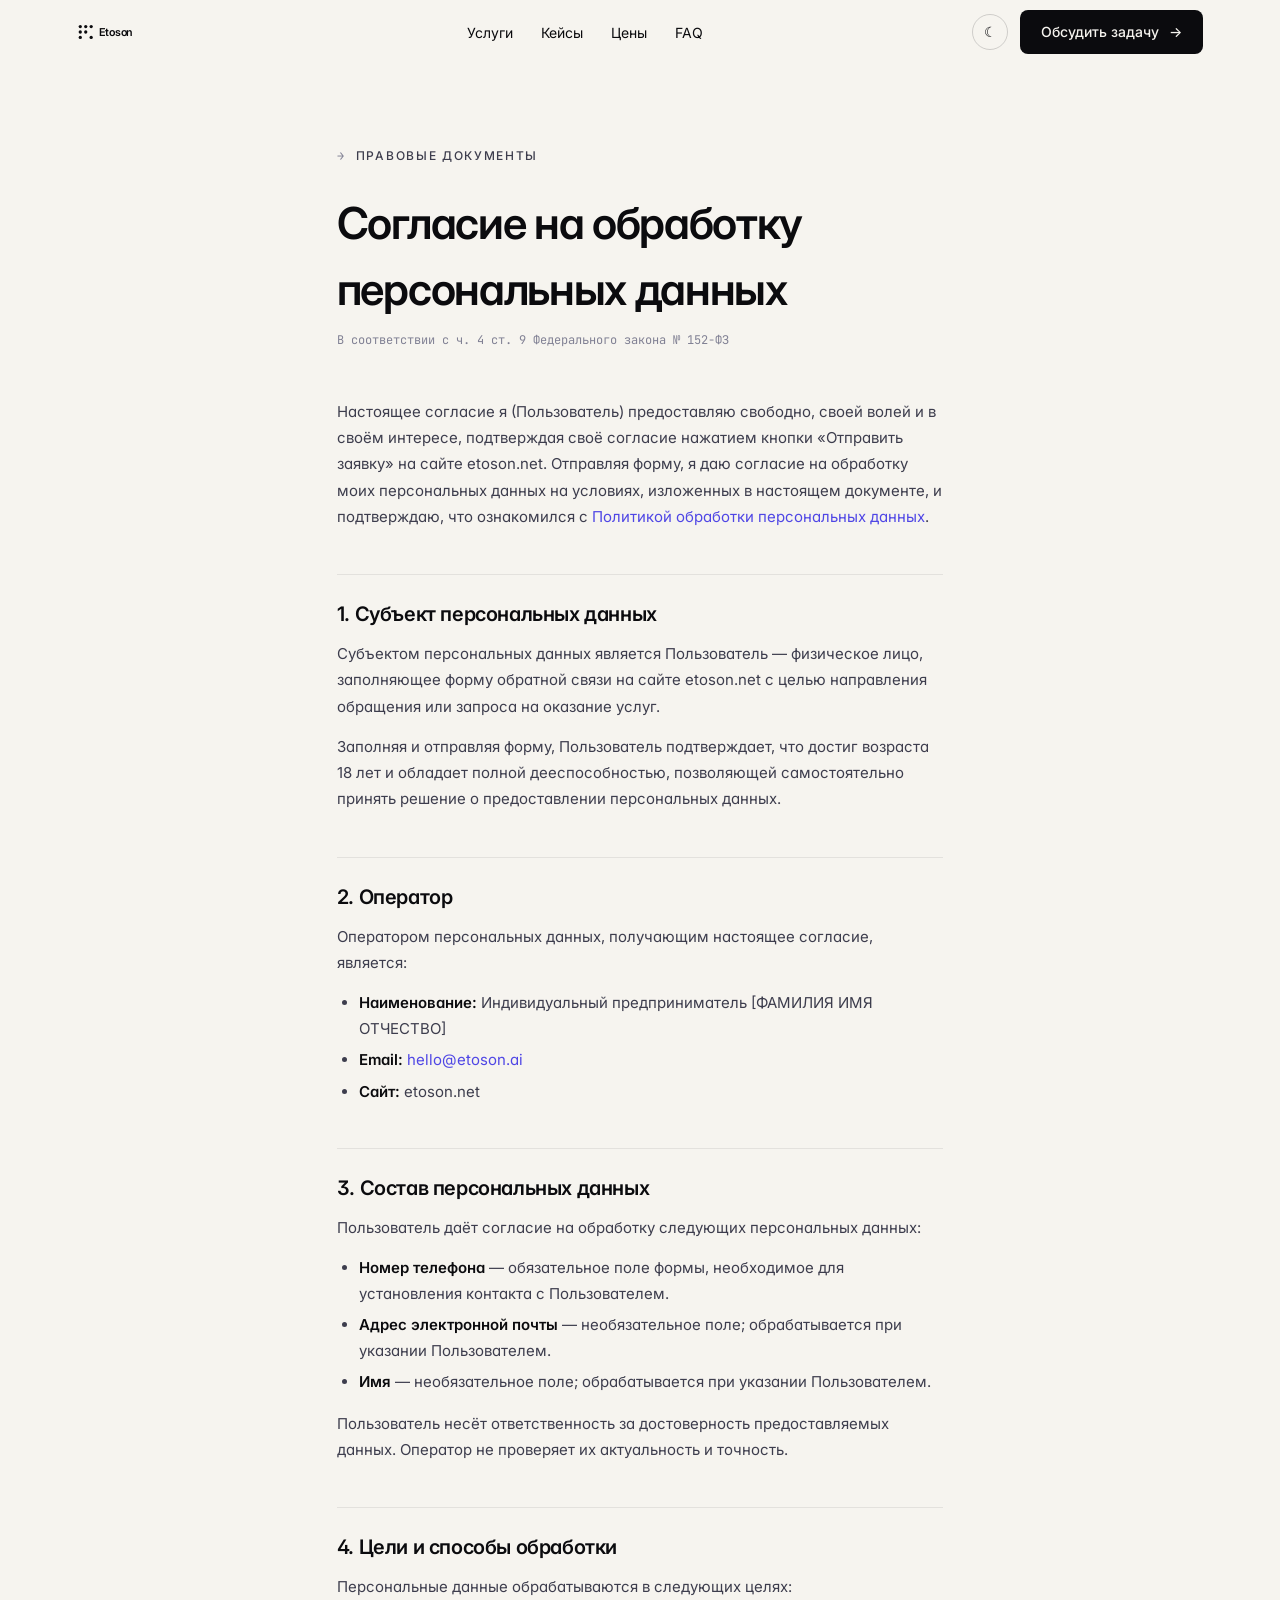
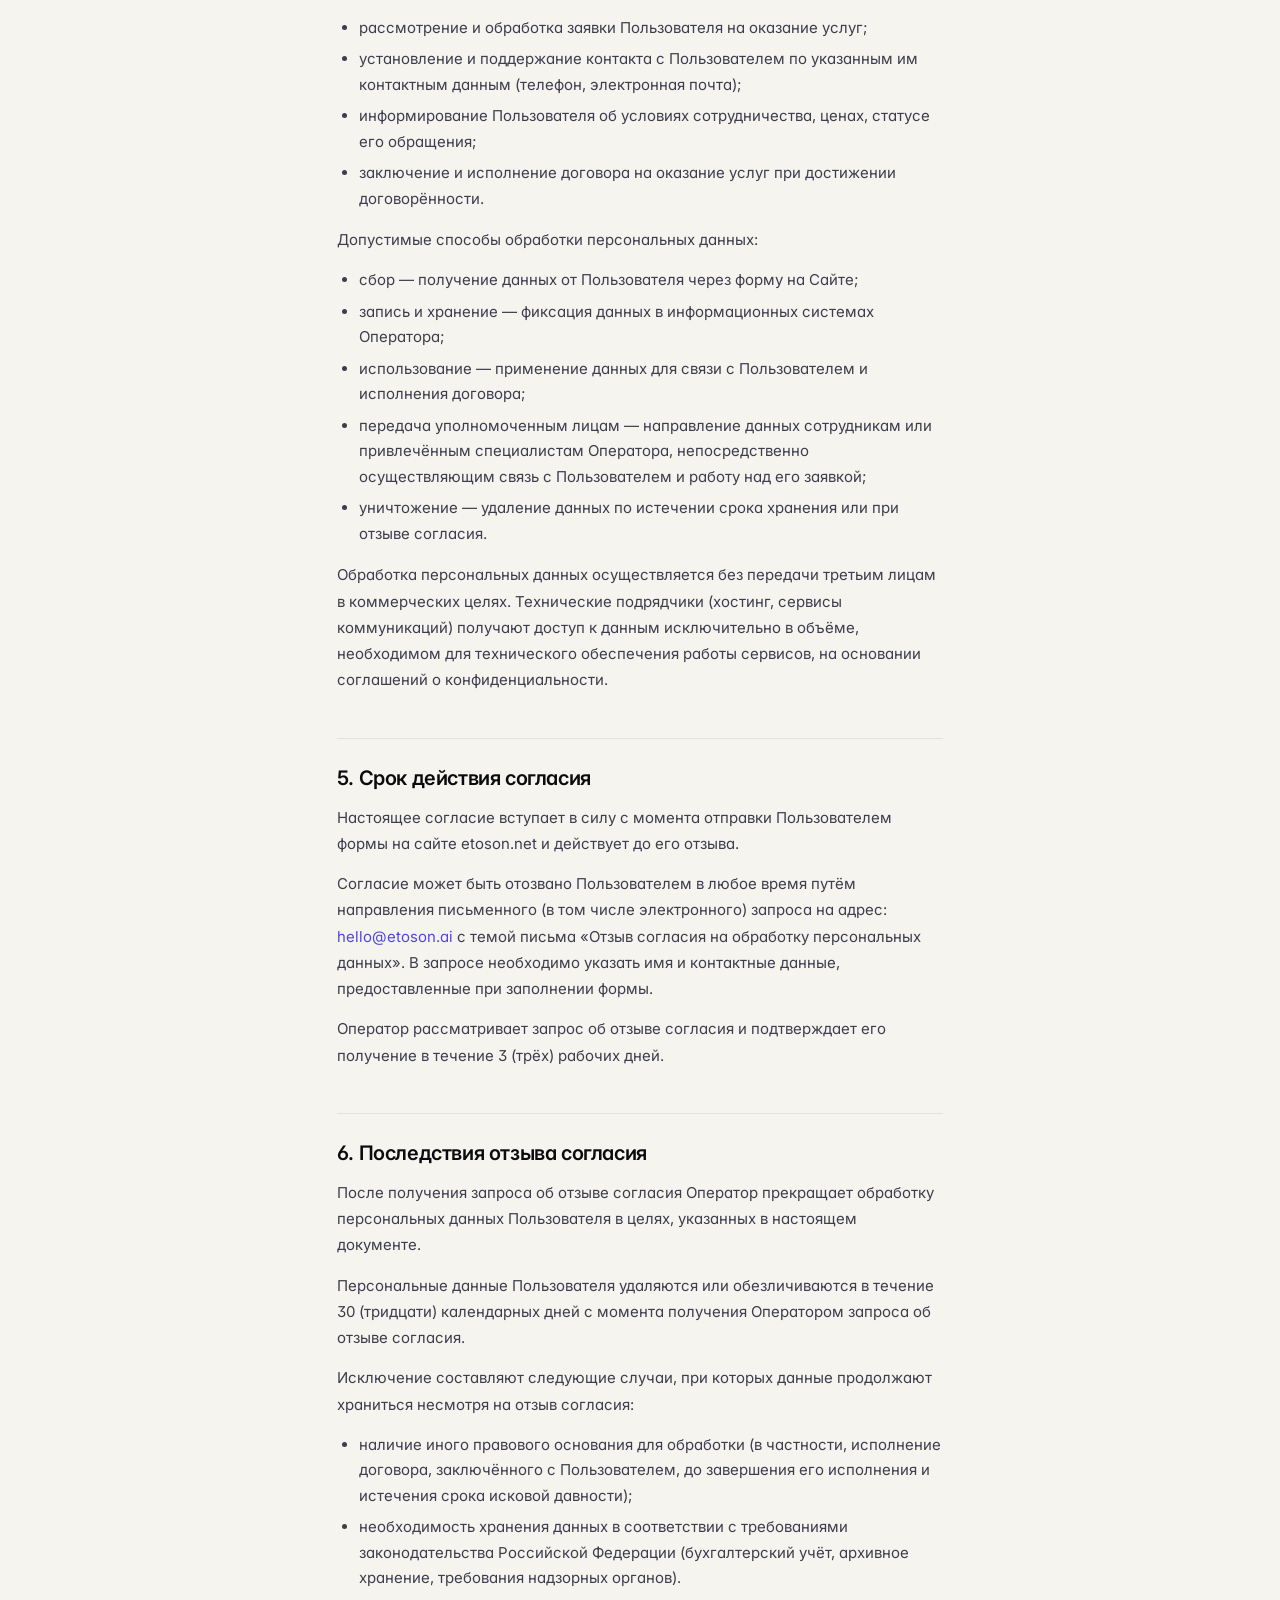
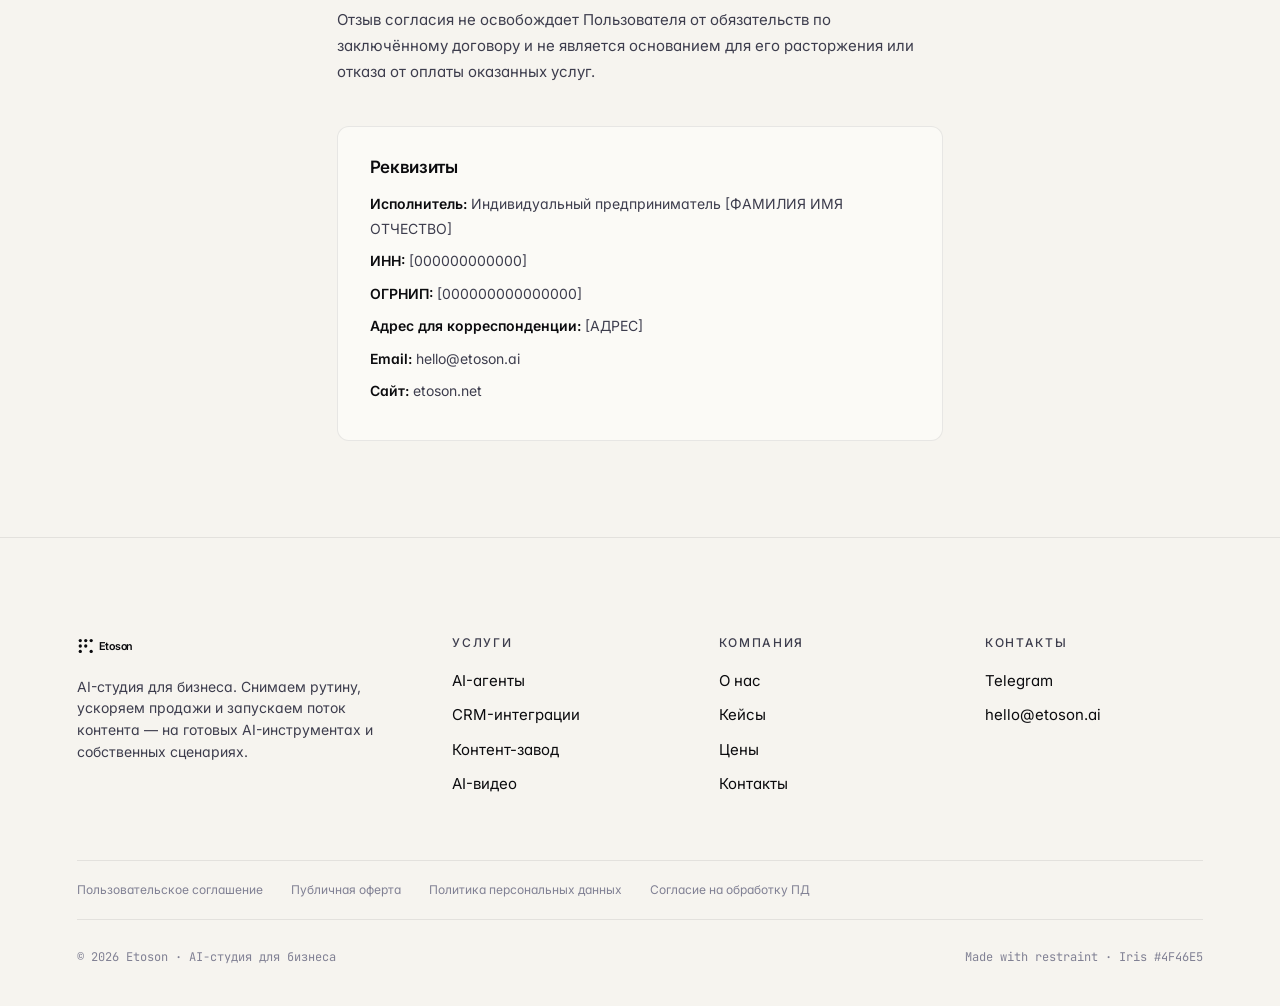
==== consent.html @ 8b763ef8 "Add legal pages and link them throughout site Four new pages: terms, offer, privacy, consent — prope" ====
<!DOCTYPE html>
<html lang="ru" data-theme="light">
<head>
  <meta charset="UTF-8"/>
  <meta name="viewport" content="width=device-width, initial-scale=1.0"/>
  <meta name="robots" content="noindex"/>
  <title>Согласие на обработку персональных данных — Etoson</title>
  <link rel="icon" href="/favicon.ico" sizes="any"/>
  <link rel="icon" href="/favicon.svg" type="image/svg+xml"/>
  <link rel="apple-touch-icon" href="/apple-touch-icon.png"/>
  <link rel="stylesheet" href="styles/tokens.css"/>
  <link rel="stylesheet" href="styles/site.css"/>
</head>
<body class="et-base">

<header class="site-header">
  <div class="site-header__inner">
    <a class="site-header__logo" href="index.html" aria-label="Etoson">
      <svg viewBox="0 0 220 36" width="120" height="22" fill="none" aria-hidden="true">
        <g>
          <circle cx="6" cy="8" r="3" fill="currentColor"/>
          <circle cx="6" cy="18" r="3" fill="currentColor"/>
          <circle cx="6" cy="28" r="3" fill="currentColor"/>
          <circle cx="16" cy="8" r="3" fill="currentColor"/>
          <circle cx="16" cy="18" r="3" fill="currentColor"/>
          <circle cx="26" cy="8" r="3" fill="currentColor"/>
          <circle cx="26" cy="28" r="3" fill="currentColor"/>
        </g>
        <text x="40" y="25" font-family="Inter, system-ui" font-size="20" font-weight="600" letter-spacing="-0.03em" fill="currentColor">Etoson</text>
      </svg>
    </a>
    <nav class="site-header__nav">
      <a class="et-link" href="index.html#services">Услуги</a>
      <a class="et-link" href="index.html#cases">Кейсы</a>
      <a class="et-link" href="pricing.html">Цены</a>
      <a class="et-link" href="index.html#faq">FAQ</a>
    </nav>
    <div class="site-header__actions">
      <button class="icon-btn" data-theme-toggle aria-label="Сменить тему">☾</button>
      <a class="btn btn--solid" href="index.html#contact">Обсудить задачу <span class="arrow">→</span></a>
    </div>
  </div>
</header>

<main>
  <article class="legal-page">
    <span class="eyebrow"><span class="num">→</span> Правовые документы</span>
    <h1>Согласие на обработку персональных данных</h1>
    <p class="legal-meta">В соответствии с ч. 4 ст. 9 Федерального закона № 152-ФЗ</p>

    <p>Настоящее согласие я (Пользователь) предоставляю свободно, своей волей и в своём интересе, подтверждая своё согласие нажатием кнопки «Отправить заявку» на сайте etoson.net. Отправляя форму, я даю согласие на обработку моих персональных данных на условиях, изложенных в настоящем документе, и подтверждаю, что ознакомился с <a class="et-link" href="privacy.html">Политикой обработки персональных данных</a>.</p>

    <h2>1. Субъект персональных данных</h2>
    <p>Субъектом персональных данных является Пользователь — физическое лицо, заполняющее форму обратной связи на сайте etoson.net с целью направления обращения или запроса на оказание услуг.</p>
    <p>Заполняя и отправляя форму, Пользователь подтверждает, что достиг возраста 18 лет и обладает полной дееспособностью, позволяющей самостоятельно принять решение о предоставлении персональных данных.</p>

    <h2>2. Оператор</h2>
    <p>Оператором персональных данных, получающим настоящее согласие, является:</p>
    <ul>
      <li><strong>Наименование:</strong> Индивидуальный предприниматель [ФАМИЛИЯ ИМЯ ОТЧЕСТВО]</li>
      <li><strong>Email:</strong> <a class="et-link" href="mailto:hello@etoson.ai">hello@etoson.ai</a></li>
      <li><strong>Сайт:</strong> etoson.net</li>
    </ul>

    <h2>3. Состав персональных данных</h2>
    <p>Пользователь даёт согласие на обработку следующих персональных данных:</p>
    <ul>
      <li><strong>Номер телефона</strong> — обязательное поле формы, необходимое для установления контакта с Пользователем.</li>
      <li><strong>Адрес электронной почты</strong> — необязательное поле; обрабатывается при указании Пользователем.</li>
      <li><strong>Имя</strong> — необязательное поле; обрабатывается при указании Пользователем.</li>
    </ul>
    <p>Пользователь несёт ответственность за достоверность предоставляемых данных. Оператор не проверяет их актуальность и точность.</p>

    <h2>4. Цели и способы обработки</h2>
    <p>Персональные данные обрабатываются в следующих целях:</p>
    <ul>
      <li>рассмотрение и обработка заявки Пользователя на оказание услуг;</li>
      <li>установление и поддержание контакта с Пользователем по указанным им контактным данным (телефон, электронная почта);</li>
      <li>информирование Пользователя об условиях сотрудничества, ценах, статусе его обращения;</li>
      <li>заключение и исполнение договора на оказание услуг при достижении договорённости.</li>
    </ul>
    <p>Допустимые способы обработки персональных данных:</p>
    <ul>
      <li>сбор — получение данных от Пользователя через форму на Сайте;</li>
      <li>запись и хранение — фиксация данных в информационных системах Оператора;</li>
      <li>использование — применение данных для связи с Пользователем и исполнения договора;</li>
      <li>передача уполномоченным лицам — направление данных сотрудникам или привлечённым специалистам Оператора, непосредственно осуществляющим связь с Пользователем и работу над его заявкой;</li>
      <li>уничтожение — удаление данных по истечении срока хранения или при отзыве согласия.</li>
    </ul>
    <p>Обработка персональных данных осуществляется без передачи третьим лицам в коммерческих целях. Технические подрядчики (хостинг, сервисы коммуникаций) получают доступ к данным исключительно в объёме, необходимом для технического обеспечения работы сервисов, на основании соглашений о конфиденциальности.</p>

    <h2>5. Срок действия согласия</h2>
    <p>Настоящее согласие вступает в силу с момента отправки Пользователем формы на сайте etoson.net и действует до его отзыва.</p>
    <p>Согласие может быть отозвано Пользователем в любое время путём направления письменного (в том числе электронного) запроса на адрес: <a class="et-link" href="mailto:hello@etoson.ai">hello@etoson.ai</a> с темой письма «Отзыв согласия на обработку персональных данных». В запросе необходимо указать имя и контактные данные, предоставленные при заполнении формы.</p>
    <p>Оператор рассматривает запрос об отзыве согласия и подтверждает его получение в течение 3 (трёх) рабочих дней.</p>

    <h2>6. Последствия отзыва согласия</h2>
    <p>После получения запроса об отзыве согласия Оператор прекращает обработку персональных данных Пользователя в целях, указанных в настоящем документе.</p>
    <p>Персональные данные Пользователя удаляются или обезличиваются в течение 30 (тридцати) календарных дней с момента получения Оператором запроса об отзыве согласия.</p>
    <p>Исключение составляют следующие случаи, при которых данные продолжают храниться несмотря на отзыв согласия:</p>
    <ul>
      <li>наличие иного правового основания для обработки (в частности, исполнение договора, заключённого с Пользователем, до завершения его исполнения и истечения срока исковой давности);</li>
      <li>необходимость хранения данных в соответствии с требованиями законодательства Российской Федерации (бухгалтерский учёт, архивное хранение, требования надзорных органов).</li>
    </ul>
    <p>Отзыв согласия не освобождает Пользователя от обязательств по заключённому договору и не является основанием для его расторжения или отказа от оплаты оказанных услуг.</p>

    <div class="req-block">
      <h2>Реквизиты</h2>
      <p><strong>Исполнитель:</strong> Индивидуальный предприниматель [ФАМИЛИЯ ИМЯ ОТЧЕСТВО]</p>
      <p><strong>ИНН:</strong> [000000000000]</p>
      <p><strong>ОГРНИП:</strong> [000000000000000]</p>
      <p><strong>Адрес для корреспонденции:</strong> [АДРЕС]</p>
      <p><strong>Email:</strong> hello@etoson.ai</p>
      <p><strong>Сайт:</strong> etoson.net</p>
    </div>
  </article>
</main>

<footer class="footer">
  <div class="footer__inner">
    <div class="footer__cols">
      <div class="footer__brand">
        <a class="site-header__logo" href="index.html" aria-label="Etoson" style="color:var(--fg-1);">
          <svg viewBox="0 0 220 36" width="120" height="22" fill="none" aria-hidden="true">
            <g>
              <circle cx="6" cy="8" r="3" fill="currentColor"/><circle cx="6" cy="18" r="3" fill="currentColor"/><circle cx="6" cy="28" r="3" fill="currentColor"/>
              <circle cx="16" cy="8" r="3" fill="currentColor"/><circle cx="16" cy="18" r="3" fill="currentColor"/>
              <circle cx="26" cy="8" r="3" fill="currentColor"/><circle cx="26" cy="28" r="3" fill="currentColor"/>
            </g>
            <text x="40" y="25" font-family="Inter, system-ui" font-size="20" font-weight="600" letter-spacing="-0.03em" fill="currentColor">Etoson</text>
          </svg>
        </a>
        <p class="footer__desc">AI-студия для бизнеса. Снимаем рутину, ускоряем продажи и запускаем поток контента — на готовых AI-инструментах и собственных сценариях.</p>
      </div>
      <div class="footer__col">
        <h4>Услуги</h4>
        <ul>
          <li><a class="et-link" href="index.html#services">AI-агенты</a></li>
          <li><a class="et-link" href="index.html#services">CRM-интеграции</a></li>
          <li><a class="et-link" href="index.html#services">Контент-завод</a></li>
          <li><a class="et-link" href="index.html#services">AI-видео</a></li>
        </ul>
      </div>
      <div class="footer__col">
        <h4>Компания</h4>
        <ul>
          <li><a class="et-link" href="index.html#top">О нас</a></li>
          <li><a class="et-link" href="index.html#cases">Кейсы</a></li>
          <li><a class="et-link" href="pricing.html">Цены</a></li>
          <li><a class="et-link" href="index.html#contact">Контакты</a></li>
        </ul>
      </div>
      <div class="footer__col">
        <h4>Контакты</h4>
        <ul>
          <li><a class="et-link" href="https://t.me/etosonbot" target="_blank" rel="noopener">Telegram</a></li>
          <li><a class="et-link" href="mailto:hello@etoson.ai">hello@etoson.ai</a></li>
        </ul>
      </div>
    </div>
    <div class="footer__legal">
      <a href="terms.html">Пользовательское соглашение</a>
      <a href="offer.html">Публичная оферта</a>
      <a href="privacy.html">Политика персональных данных</a>
      <a href="consent.html">Согласие на обработку ПД</a>
    </div>
    <div class="footer__base">
      <span>© 2026 Etoson · AI-студия для бизнеса</span>
      <span>Made with restraint · Iris #4F46E5</span>
    </div>
  </div>
</footer>
<script src="scripts/site.js"></script>

</body>
</html>
---- styles/tokens.css ----
/* =========================================================
   Etoson — Design Tokens
   Premium tech / B2B AI infrastructure
   Two-mode (light + dark), near-monochrome with one accent.
   ========================================================= */

/* Inter + JetBrains Mono — both ship with cyrillic + cyrillic-ext subsets,
   so Russian (Russian + Ukrainian + extended cyrillic) renders natively. */
@import url('https://fonts.googleapis.com/css2?family=Inter:opsz,wght@14..32,300;14..32,400;14..32,500;14..32,600;14..32,700;14..32,800&family=JetBrains+Mono:wght@400;500;600&subset=cyrillic,cyrillic-ext,latin,latin-ext&display=swap');

:root {
  /* ---------- Color: brand ---------- */
  --brand-iris-50:  #EEF0FF;
  --brand-iris-100: #E0E3FF;
  --brand-iris-200: #C2C7FF;
  --brand-iris-300: #9AA0FF;
  --brand-iris-400: #7A78FF;
  --brand-iris-500: #6366F1;   /* primary accent */
  --brand-iris-600: #4F46E5;   /* default accent on light */
  --brand-iris-700: #4338CA;
  --brand-iris-800: #3730A3;
  --brand-iris-900: #1F1B6B;

  /* Replacement note: "green" elements from the Wonder Makers
     reference are remapped to --accent / --brand-iris-* */

  /* ---------- Color: neutrals ---------- */
  --ink-0:   #0B0B0E;   /* deepest ink */
  --ink-1:   #14141A;
  --ink-2:   #1C1C24;
  --ink-3:   #2A2A35;
  --ink-4:   #3D3D4D;
  --ink-5:   #5A5A6E;
  --ink-6:   #818194;
  --ink-7:   #A6A6B5;
  --ink-8:   #C9C9D3;
  --ink-9:   #E4E4EA;

  --paper-0: #FFFFFF;
  --paper-1: #FBFAF6;   /* warm white */
  --paper-2: #F6F4EF;   /* default light bg */
  --paper-3: #EFEDE6;
  --paper-4: #E6E3DA;

  /* ---------- Color: semantic (light mode default) ---------- */
  --bg:        var(--paper-2);
  --bg-elev-1: var(--paper-1);
  --bg-elev-2: var(--paper-0);
  --bg-inset:  var(--paper-3);

  --fg-1: var(--ink-0);   /* primary text */
  --fg-2: var(--ink-4);   /* secondary text */
  --fg-3: var(--ink-6);   /* tertiary / captions */
  --fg-4: var(--ink-7);   /* disabled / placeholder */

  --border-1: color-mix(in oklab, var(--ink-0) 8%, transparent);
  --border-2: color-mix(in oklab, var(--ink-0) 16%, transparent);
  --border-3: color-mix(in oklab, var(--ink-0) 28%, transparent);

  --accent:        var(--brand-iris-600);
  --accent-hover:  var(--brand-iris-700);
  --accent-soft:   var(--brand-iris-50);
  --accent-fg:     #FFFFFF;

  /* Status (used sparingly in dashboard kit) */
  --success:  #1F8A55;
  --warning:  #C9821A;
  --danger:   #C03B3B;
  --info:     var(--accent);

  /* Focus ring */
  --ring: 0 0 0 3px color-mix(in oklab, var(--accent) 40%, transparent);

  /* ---------- Type: families ---------- */
  --font-sans: 'Inter', 'Söhne', 'Helvetica Neue', system-ui, -apple-system, sans-serif;
  --font-display: 'Inter', 'Söhne', 'Helvetica Neue', system-ui, sans-serif;
  --font-mono: 'JetBrains Mono', 'IBM Plex Mono', ui-monospace, 'SF Mono', Menlo, monospace;

  /* ---------- Type: scale (fluid) ---------- */
  --fs-display-xl: clamp(72px, 10vw, 168px);
  --fs-display-lg: clamp(56px, 7.2vw, 120px);
  --fs-display-md: clamp(40px, 5vw, 80px);
  --fs-h1: clamp(36px, 4vw, 64px);
  --fs-h2: clamp(28px, 3vw, 44px);
  --fs-h3: clamp(22px, 2vw, 28px);
  --fs-h4: 20px;
  --fs-eyebrow: 12px;
  --fs-body: 16px;
  --fs-body-lg: 18px;
  --fs-caption: 13px;
  --fs-mono: 13px;

  /* ---------- Type: tracking ---------- */
  --tr-display: -0.04em;
  --tr-h1: -0.03em;
  --tr-h2: -0.025em;
  --tr-h3: -0.02em;
  --tr-body: 0;
  --tr-eyebrow: 0.14em;
  --tr-mono: 0;

  /* ---------- Type: line-height ---------- */
  --lh-display: 0.92;
  --lh-tight: 1.1;
  --lh-snug: 1.25;
  --lh-body: 1.5;
  --lh-loose: 1.7;

  /* ---------- Spacing (4px base) ---------- */
  --sp-0: 0;
  --sp-1: 2px;
  --sp-2: 4px;
  --sp-3: 8px;
  --sp-4: 12px;
  --sp-5: 16px;
  --sp-6: 24px;
  --sp-7: 32px;
  --sp-8: 48px;
  --sp-9: 64px;
  --sp-10: 96px;
  --sp-11: 128px;
  --sp-12: 192px;

  --section-y: clamp(96px, 12vw, 192px);
  --gutter: 24px;
  --margin-x: clamp(24px, 6vw, 96px);
  --max-w: 1440px;

  /* ---------- Radius ---------- */
  --r-0: 0;
  --r-1: 4px;
  --r-2: 8px;
  --r-3: 12px;
  --r-4: 16px;
  --r-pill: 999px;

  /* ---------- Shadow (foreground-tinted) ---------- */
  --shadow-1: 0 1px 2px color-mix(in oklab, var(--ink-0) 4%, transparent),
              0 4px 12px color-mix(in oklab, var(--ink-0) 6%, transparent);
  --shadow-2: 0 8px 24px color-mix(in oklab, var(--ink-0) 8%, transparent),
              0 24px 48px color-mix(in oklab, var(--ink-0) 12%, transparent);

  /* ---------- Motion ---------- */
  --ease-enter: cubic-bezier(0.2, 0.8, 0.2, 1);
  --ease-exit:  cubic-bezier(0.4, 0, 0.2, 1);
  --ease-inout: cubic-bezier(0.4, 0, 0.2, 1);
  --dur-fast: 200ms;
  --dur-base: 400ms;
  --dur-slow: 600ms;
}

/* ----------- Dark mode ----------- */
:root[data-theme="dark"],
.dark {
  --bg:        var(--ink-0);
  --bg-elev-1: var(--ink-1);
  --bg-elev-2: var(--ink-2);
  --bg-inset:  var(--ink-1);

  --fg-1: var(--paper-2);
  --fg-2: var(--ink-8);
  --fg-3: var(--ink-7);
  --fg-4: var(--ink-6);

  --border-1: color-mix(in oklab, var(--paper-2) 10%, transparent);
  --border-2: color-mix(in oklab, var(--paper-2) 18%, transparent);
  --border-3: color-mix(in oklab, var(--paper-2) 30%, transparent);

  --accent:       var(--brand-iris-500);
  --accent-hover: var(--brand-iris-400);
  --accent-soft:  color-mix(in oklab, var(--brand-iris-500) 16%, transparent);
  --accent-fg:    #FFFFFF;

  --shadow-1: 0 1px 2px color-mix(in oklab, #000 40%, transparent),
              0 4px 12px color-mix(in oklab, #000 50%, transparent);
  --shadow-2: 0 8px 24px color-mix(in oklab, #000 50%, transparent),
              0 24px 48px color-mix(in oklab, #000 60%, transparent);
}

/* ============================================================
   Semantic type classes — apply directly or copy values
   ============================================================ */

.t-display-xl, .et-display-xl {
  font-family: var(--font-display);
  font-size: var(--fs-display-xl);
  line-height: var(--lh-display);
  letter-spacing: var(--tr-display);
  font-weight: 600;
  color: var(--fg-1);
}
.t-display-lg, .et-display-lg {
  font-family: var(--font-display);
  font-size: var(--fs-display-lg);
  line-height: var(--lh-display);
  letter-spacing: var(--tr-display);
  font-weight: 600;
  color: var(--fg-1);
}
.t-display-md, .et-display-md {
  font-family: var(--font-display);
  font-size: var(--fs-display-md);
  line-height: var(--lh-tight);
  letter-spacing: var(--tr-h1);
  font-weight: 600;
  color: var(--fg-1);
}
.t-h1, .et-h1 {
  font-family: var(--font-display);
  font-size: var(--fs-h1);
  line-height: var(--lh-tight);
  letter-spacing: var(--tr-h1);
  font-weight: 600;
  color: var(--fg-1);
}
.t-h2, .et-h2 {
  font-family: var(--font-display);
  font-size: var(--fs-h2);
  line-height: var(--lh-snug);
  letter-spacing: var(--tr-h2);
  font-weight: 600;
  color: var(--fg-1);
}
.t-h3, .et-h3 {
  font-family: var(--font-sans);
  font-size: var(--fs-h3);
  line-height: var(--lh-snug);
  letter-spacing: var(--tr-h3);
  font-weight: 600;
  color: var(--fg-1);
}
.t-h4, .et-h4 {
  font-family: var(--font-sans);
  font-size: var(--fs-h4);
  line-height: var(--lh-snug);
  font-weight: 600;
  color: var(--fg-1);
}
.t-eyebrow, .et-eyebrow {
  font-family: var(--font-sans);
  font-size: var(--fs-eyebrow);
  letter-spacing: var(--tr-eyebrow);
  text-transform: uppercase;
  font-weight: 500;
  color: var(--fg-2);
}
.t-body, .et-body {
  font-family: var(--font-sans);
  font-size: var(--fs-body);
  line-height: var(--lh-body);
  font-weight: 400;
  color: var(--fg-1);
}
.t-body-lg, .et-body-lg {
  font-family: var(--font-sans);
  font-size: var(--fs-body-lg);
  line-height: var(--lh-body);
  font-weight: 400;
  color: var(--fg-1);
}
.t-caption, .et-caption {
  font-family: var(--font-sans);
  font-size: var(--fs-caption);
  line-height: var(--lh-snug);
  color: var(--fg-3);
}
.t-mono, .et-mono, code, .code {
  font-family: var(--font-mono);
  font-size: var(--fs-mono);
  letter-spacing: var(--tr-mono);
  font-weight: 500;
  color: var(--fg-2);
  font-feature-settings: 'ss01', 'cv11';
}

/* Built-in element defaults (opt-in; scope under .et-prose if needed) */
.et-prose h1 { @extend .t-h1; }
.et-prose h2 { @extend .t-h2; }
.et-prose h3 { @extend .t-h3; }
.et-prose p  { @extend .t-body; }

/* ============================================================
   Utility surfaces
   ============================================================ */
.et-surface { background: var(--bg); color: var(--fg-1); }
.et-surface-elev-1 { background: var(--bg-elev-1); color: var(--fg-1); }
.et-surface-elev-2 { background: var(--bg-elev-2); color: var(--fg-1); }
.et-card {
  background: var(--bg-elev-1);
  border: 1px solid var(--border-1);
  border-radius: var(--r-3);
  padding: var(--sp-7);
  transition: border-color var(--dur-base) var(--ease-enter), transform var(--dur-base) var(--ease-enter);
}
.et-card:hover { border-color: var(--border-2); transform: translateY(-2px); }

/* Buttons */
.et-btn {
  font-family: var(--font-sans);
  font-size: 14px;
  font-weight: 500;
  line-height: 1;
  padding: 12px 18px;
  border-radius: var(--r-2);
  border: 1px solid transparent;
  background: var(--fg-1);
  color: var(--bg);
  cursor: pointer;
  transition: background var(--dur-fast) var(--ease-enter), transform 50ms ease;
  display: inline-flex; align-items: center; gap: 8px;
}
.et-btn:hover  { background: color-mix(in oklab, var(--fg-1) 88%, var(--bg)); }
.et-btn:active { transform: scale(0.99); }

.et-btn--ghost {
  background: transparent;
  color: var(--fg-1);
  border-color: var(--border-2);
}
.et-btn--ghost:hover { border-color: var(--border-3); background: var(--bg-elev-1); }

.et-btn--accent {
  background: var(--accent);
  color: var(--accent-fg);
}
.et-btn--accent:hover { background: var(--accent-hover); }

/* Animated underline link */
.et-link {
  color: var(--fg-1);
  text-decoration: none;
  position: relative;
  display: inline-block;
}
.et-link::after {
  content: "";
  position: absolute; left: 0; right: 0; bottom: -2px; height: 1px;
  background: currentColor;
  transform: scaleX(0); transform-origin: left;
  transition: transform var(--dur-base) var(--ease-enter);
}
.et-link:hover::after { transform: scaleX(1); }

/* Focus */
*:focus-visible { outline: none; box-shadow: var(--ring); border-radius: var(--r-1); }

/* Reset-ish base — opt in via body.et-base */
body.et-base {
  margin: 0;
  background: var(--bg);
  color: var(--fg-1);
  font-family: var(--font-sans);
  font-size: var(--fs-body);
  line-height: var(--lh-body);
  -webkit-font-smoothing: antialiased;
  -moz-osx-font-smoothing: grayscale;
  font-feature-settings: 'ss01', 'cv11';
}
---- styles/site.css ----
/* Etoson stub site — shared styles */

* { box-sizing: border-box; }

body.et-base {
  background: var(--bg);
  color: var(--fg-1);
}

a { color: inherit; text-decoration: none; }

/* ============ HEADER ============ */
.site-header {
  position: sticky; top: 0; z-index: 50;
  border-bottom: 1px solid transparent;
  transition: border-color .3s var(--ease-enter), background .3s var(--ease-enter);
}
.site-header.is-scrolled {
  background: color-mix(in oklab, var(--bg) 70%, transparent);
  backdrop-filter: blur(20px) saturate(140%);
  border-bottom-color: var(--border-1);
}
.site-header__inner {
  max-width: var(--max-w); margin: 0 auto;
  padding: 0 var(--margin-x); height: 64px;
  display: flex; align-items: center; justify-content: space-between; gap: 32px;
}
.site-header__logo { color: var(--fg-1); display: inline-flex; align-items: center; height: 24px; }
.site-header__logo svg { height: 22px; width: auto; }
.site-header__nav { display: flex; gap: 28px; flex: 1; justify-content: center; }
.site-header__nav a { font-size: 14px; color: var(--fg-1); }
.site-header__nav a.is-active { color: var(--fg-1); }
.site-header__nav a.is-active::after { transform: scaleX(1); }
.site-header__actions { display: flex; align-items: center; gap: 12px; }

.icon-btn {
  width: 36px; height: 36px; border-radius: 999px;
  border: 1px solid var(--border-2); background: transparent; color: var(--fg-1);
  cursor: pointer; font-size: 14px;
  display: inline-flex; align-items: center; justify-content: center;
  transition: border-color .2s var(--ease-enter), background .2s;
}
.icon-btn:hover { border-color: var(--border-3); background: var(--bg-elev-1); }

/* ============ LINK (animated underline) ============ */
.et-link {
  color: var(--fg-1); text-decoration: none;
  position: relative; display: inline-block;
}
.et-link::after {
  content: ""; position: absolute; left: 0; right: 0; bottom: -3px; height: 1px;
  background: currentColor; transform: scaleX(0); transform-origin: left;
  transition: transform .4s var(--ease-enter);
}
.et-link:hover::after { transform: scaleX(1); }
.et-link--accent::after { background: var(--accent); }

/* ============ BUTTONS ============ */
.btn {
  font: 500 14px/1 var(--font-sans);
  padding: 14px 20px; border-radius: 8px; border: 1px solid transparent;
  display: inline-flex; align-items: center; gap: 10px;
  cursor: pointer; text-decoration: none;
  transition: background .2s var(--ease-enter), color .2s, border-color .2s, transform 50ms ease;
  white-space: nowrap;
}
.btn:active { transform: scale(.99); }
.btn--solid { background: var(--fg-1); color: var(--bg); }
.btn--solid:hover { background: color-mix(in oklab, var(--fg-1) 88%, var(--bg)); }
.btn--ghost { background: transparent; color: var(--fg-1); border-color: var(--border-2); }
.btn--ghost:hover { border-color: var(--border-3); background: var(--bg-elev-1); }
.btn--accent { background: var(--accent); color: #fff; }
.btn--accent:hover { background: var(--accent-hover); }
.btn--lg { padding: 18px 26px; font-size: 15px; }
.btn .arrow { display: inline-block; transition: transform .35s var(--ease-enter); }
.btn:hover .arrow { transform: translateX(3px); }

/* ============ SECTIONS ============ */
.section {
  max-width: var(--max-w); margin: 0 auto;
  padding: var(--section-y) var(--margin-x);
}
.section--tight { padding: clamp(64px, 8vw, 128px) var(--margin-x); }
.section--inset { background: var(--bg-elev-1); max-width: none; margin: 0; }
.section--inset > .section__wrap { max-width: var(--max-w); margin: 0 auto; padding: var(--section-y) var(--margin-x); }

.section-head { display: flex; flex-direction: column; gap: 18px; max-width: 920px; margin-bottom: 64px; }
.section-head__deck { font-size: 18px; line-height: 1.55; color: var(--fg-2); margin: 0; max-width: 62ch; }

.eyebrow {
  font-family: var(--font-sans); font-size: 12px;
  letter-spacing: .14em; text-transform: uppercase; font-weight: 500; color: var(--fg-2);
  display: inline-flex; align-items: center; gap: 12px;
}
.eyebrow .num { font-family: var(--font-mono); color: var(--fg-3); letter-spacing: 0; }

.h-display {
  font-family: var(--font-display); font-size: clamp(36px, 4.4vw, 64px);
  line-height: 1.05; letter-spacing: -.03em; font-weight: 600; margin: 0; color: var(--fg-1);
  text-wrap: balance;
}
.em-mute { font-style: normal; color: var(--fg-2); }

/* ============ HERO ============ */
.hero { max-width: var(--max-w); margin: 0 auto; padding: clamp(64px, 9vw, 120px) var(--margin-x) clamp(48px, 7vw, 96px); }
.hero__inner { display: flex; flex-direction: column; gap: 32px; }
.hero__display {
  font-family: var(--font-display); font-weight: 600;
  font-size: clamp(48px, 6.4vw, 104px); line-height: .96; letter-spacing: -.045em;
  color: var(--fg-1); margin: 12px 0 0; max-width: 20ch;
  text-wrap: balance;
}
.hero__deck { font-size: clamp(17px, 1.2vw, 20px); line-height: 1.55; color: var(--fg-2); max-width: 62ch; margin: 0; }
.hero__ctas { display: flex; gap: 20px; align-items: center; flex-wrap: wrap; margin-top: 12px; }

.hero__guarantee {
  display: flex; gap: 16px; align-items: flex-start;
  margin-top: 32px; padding: 20px 22px;
  border: 1px solid var(--border-1);
  border-left: 3px solid var(--accent);
  border-radius: var(--r-1);
  background: var(--bg-elev-1);
  max-width: 720px;
}
.hero__guarantee__ico { color: var(--accent); flex: 0 0 auto; margin-top: 2px; }
.hero__guarantee__txt { font-size: 15px; line-height: 1.55; color: var(--fg-1); margin: 0; }
.hero__guarantee__txt strong { font-weight: 600; }

.hero__meta { margin-top: 24px; display: flex; gap: 24px; align-items: center; flex-wrap: wrap; padding-top: 24px; border-top: 1px solid var(--border-1); }
.mono { font-family: var(--font-mono); font-size: 12px; color: var(--fg-3); letter-spacing: .02em; }

/* ============ WHAT WE DO — category grid ============ */
.cats { display: grid; grid-template-columns: 1fr 1fr; gap: 0; border-top: 1px solid var(--border-1); }
.cat {
  padding: 40px 40px 40px 0; border-bottom: 1px solid var(--border-1);
  display: flex; flex-direction: column; gap: 18px; position: relative;
}
.cat:nth-child(2n+1) { padding-right: 40px; border-right: 1px solid var(--border-1); }
.cat:nth-child(2n) { padding-left: 40px; }
.cat:nth-last-child(-n+2) { border-bottom: 0; }
.cat__head { display: flex; justify-content: space-between; align-items: flex-start; gap: 24px; }
.cat__num { color: var(--fg-3); font-family: var(--font-mono); font-size: 13px; }
.cat__title { font-family: var(--font-display); font-size: 28px; font-weight: 600; letter-spacing: -.025em; margin: 0; line-height: 1.15; max-width: 18ch; }
.cat__desc { font-size: 16px; line-height: 1.55; color: var(--fg-2); margin: 0; max-width: 56ch; }
.cat__label { font-size: 12px; letter-spacing: .14em; text-transform: uppercase; color: var(--fg-3); font-weight: 500; margin-top: 4px; }
.cat__list { list-style: none; padding: 0; margin: 0; display: flex; flex-direction: column; gap: 6px; }
.cat__list li { font-size: 15px; color: var(--fg-1); padding-left: 18px; position: relative; line-height: 1.5; }
.cat__list li::before { content: "—"; position: absolute; left: 0; color: var(--fg-3); }
.cat__benefit { font-size: 15px; line-height: 1.55; color: var(--fg-1); margin: 0; padding-top: 16px; border-top: 1px solid var(--border-1); max-width: 56ch; }
.cat__benefit strong { font-weight: 600; }

/* ============ CASES (was→became) ============ */
.cases { display: grid; grid-template-columns: 1fr 1fr; gap: 24px; }
.case {
  border: 1px solid var(--border-1);
  border-radius: var(--r-3);
  padding: 32px;
  display: flex; flex-direction: column; gap: 18px;
  background: var(--bg-elev-1);
  transition: border-color .4s var(--ease-enter), transform .4s var(--ease-enter);
}
.case:hover { border-color: var(--border-2); transform: translateY(-2px); }
.case__index { font-family: var(--font-mono); font-size: 12px; color: var(--fg-3); }
.case__title { font-family: var(--font-display); font-size: 22px; font-weight: 600; letter-spacing: -.02em; margin: 0; }
.case__row { display: flex; flex-direction: column; gap: 6px; }
.case__lbl { font-family: var(--font-mono); font-size: 11px; letter-spacing: .14em; text-transform: uppercase; color: var(--fg-3); }
.case__lbl--good { color: var(--accent); }
.case__txt { font-size: 15px; line-height: 1.55; color: var(--fg-1); margin: 0; }
.case__txt--mute { color: var(--fg-2); }

.cases-footnote { margin-top: 32px; font-size: 14px; color: var(--fg-3); border-left: 2px solid var(--border-2); padding-left: 16px; max-width: 70ch; }

/* ============ AUDIENCE chips ============ */
.audience-grid {
  display: grid; grid-template-columns: 1fr 1fr; gap: 64px; align-items: start;
}
.audience-grid__deck { font-size: 18px; line-height: 1.55; color: var(--fg-2); margin: 0; max-width: 48ch; }
.chips { display: flex; flex-wrap: wrap; gap: 8px; }
.chip {
  font-family: var(--font-sans); font-size: 14px;
  padding: 8px 14px; border: 1px solid var(--border-2); border-radius: 999px;
  color: var(--fg-1); background: transparent;
  transition: border-color .2s, background .2s;
}
.chip:hover { border-color: var(--border-3); background: var(--bg-elev-1); }

/* ============ STEPS ============ */
.steps { list-style: none; padding: 0; margin: 0; border-top: 1px solid var(--border-1); }
.step {
  display: grid; grid-template-columns: 80px 1fr 1.6fr;
  gap: 32px; align-items: baseline;
  padding: 32px 0; border-bottom: 1px solid var(--border-1);
  position: relative;
}
.step::before {
  content: ""; position: absolute; left: 0; right: 0; bottom: -1px; height: 1px;
  background: var(--accent); transform: scaleX(0); transform-origin: left;
  transition: transform .5s var(--ease-enter);
}
.step:hover::before { transform: scaleX(1); }
.step:hover .step__n { color: var(--accent); }
.step__n { color: var(--fg-3); font-family: var(--font-mono); font-size: 13px; transition: color .2s; }
.step__t { font-family: var(--font-display); font-size: 24px; font-weight: 600; letter-spacing: -.02em; line-height: 1.15; }
.step__d { color: var(--fg-2); font-size: 15px; line-height: 1.6; }

/* ============ WHY US — bullets ============ */
.why { display: grid; grid-template-columns: repeat(4, 1fr); gap: 32px 24px; }
.why__item { display: flex; flex-direction: column; gap: 12px; padding-top: 24px; border-top: 1px solid var(--fg-1); }
.why__num { font-family: var(--font-mono); font-size: 12px; color: var(--accent); letter-spacing: .02em; }
.why__t { font-family: var(--font-display); font-size: 22px; font-weight: 600; letter-spacing: -.02em; margin: 0; line-height: 1.2; }
.why__d { font-size: 14px; line-height: 1.55; color: var(--fg-2); margin: 0; }

/* ============ FAQ ============ */
.faq { list-style: none; padding: 0; margin: 0; border-top: 1px solid var(--border-1); }
.faq__item { border-bottom: 1px solid var(--border-1); }
.faq__q {
  width: 100%; background: transparent; border: 0; cursor: pointer; color: var(--fg-1);
  text-align: left; padding: 28px 0; display: flex; justify-content: space-between; align-items: center; gap: 24px;
  font-family: var(--font-display); font-size: 22px; font-weight: 500; letter-spacing: -.02em;
}
.faq__icon {
  width: 28px; height: 28px; flex: 0 0 auto;
  border: 1px solid var(--border-2); border-radius: 999px;
  display: inline-flex; align-items: center; justify-content: center;
  font-family: var(--font-mono); font-size: 18px; color: var(--fg-2);
  transition: transform .3s var(--ease-enter), border-color .2s;
}
.faq__item.is-open .faq__icon { transform: rotate(45deg); border-color: var(--accent); color: var(--accent); }
.faq__a { display: grid; grid-template-rows: 0fr; transition: grid-template-rows .4s var(--ease-enter); overflow: hidden; }
.faq__a > div { min-height: 0; }
.faq__a p { padding: 0; margin: 0 0 28px; color: var(--fg-2); font-size: 16px; line-height: 1.6; max-width: 75ch; }
.faq__item.is-open .faq__a { grid-template-rows: 1fr; }

/* ============ CTA BLOCK ============ */
.cta {
  background: var(--bg-elev-1);
  border-top: 1px solid var(--border-1);
  border-bottom: 1px solid var(--border-1);
}
.cta__wrap {
  max-width: var(--max-w); margin: 0 auto;
  padding: clamp(80px, 10vw, 144px) var(--margin-x);
  display: flex; flex-direction: column; gap: 28px;
}
.cta__display { font-family: var(--font-display); font-size: clamp(40px, 5.4vw, 84px); line-height: 1; letter-spacing: -.04em; font-weight: 600; margin: 0; max-width: 22ch; text-wrap: balance; }
.cta__deck { font-size: 18px; line-height: 1.55; color: var(--fg-2); margin: 0; max-width: 62ch; }
.cta__ctas { display: flex; gap: 16px; flex-wrap: wrap; margin-top: 16px; }

/* ============ FOOTER ============ */
.footer { padding: 96px var(--margin-x) 40px; border-top: 1px solid var(--border-1); }
.footer__inner { max-width: var(--max-w); margin: 0 auto; }
.footer__cols { display: grid; grid-template-columns: 1.5fr 1fr 1fr 1fr; gap: 48px; padding-bottom: 64px; }
.footer__brand { display: flex; flex-direction: column; gap: 18px; max-width: 36ch; }
.footer__desc { font-size: 14px; line-height: 1.55; color: var(--fg-2); margin: 0; }
.footer__col h4 { font-size: 12px; letter-spacing: .14em; text-transform: uppercase; font-weight: 500; color: var(--fg-2); margin: 0 0 16px; }
.footer__col ul { list-style: none; padding: 0; margin: 0; display: flex; flex-direction: column; gap: 10px; }
.footer__col a { font-size: 15px; color: var(--fg-1); }
.footer__base {
  display: flex; justify-content: space-between; align-items: center;
  padding-top: 28px; border-top: 1px solid var(--border-1);
  font-family: var(--font-mono); font-size: 12px; color: var(--fg-3);
  flex-wrap: wrap; gap: 16px;
}

/* ============ PRICING PAGE ============ */
.price-hero { max-width: var(--max-w); margin: 0 auto; padding: clamp(56px, 7vw, 112px) var(--margin-x) clamp(40px, 5vw, 80px); }
.price-hero__inner { display: flex; flex-direction: column; gap: 24px; max-width: 920px; }
.price-hero__h { font-family: var(--font-display); font-size: clamp(48px, 6vw, 96px); line-height: .96; letter-spacing: -.045em; font-weight: 600; margin: 8px 0 0; text-wrap: balance; }
.price-hero__deck { font-size: 18px; line-height: 1.55; color: var(--fg-2); margin: 0; max-width: 62ch; }

.price-group {
  border-top: 1px solid var(--fg-1);
  padding: 48px 0 16px;
  display: grid; grid-template-columns: 320px 1fr; gap: 64px;
}
.price-group + .price-group { margin-top: 24px; }
.price-group__title { font-family: var(--font-display); font-size: 28px; font-weight: 600; letter-spacing: -.025em; margin: 0; line-height: 1.15; max-width: 14ch; }
.price-group__sub { font-size: 14px; line-height: 1.55; color: var(--fg-3); margin: 12px 0 0; max-width: 32ch; }
.price-group__num { font-family: var(--font-mono); font-size: 13px; color: var(--accent); display: block; margin-bottom: 12px; }

.price-table { list-style: none; padding: 0; margin: 0; }
.price-row {
  display: grid; grid-template-columns: 1fr auto;
  align-items: baseline; gap: 24px;
  padding: 20px 0;
  border-bottom: 1px solid var(--border-1);
}
.price-row:last-child { border-bottom: 0; }
.price-row__name { font-size: 17px; color: var(--fg-1); line-height: 1.4; }
.price-row__price {
  font-family: var(--font-display); font-size: 20px; font-weight: 600;
  letter-spacing: -.015em; color: var(--fg-1); white-space: nowrap; tabular-nums: true;
  font-variant-numeric: tabular-nums;
}

/* Packages */
.packages { display: grid; grid-template-columns: 1fr 1fr; gap: 24px; }
.pkg {
  border: 1px solid var(--border-1);
  border-radius: var(--r-3);
  padding: 32px;
  background: var(--bg-elev-1);
  display: flex; flex-direction: column; gap: 18px;
  transition: border-color .4s var(--ease-enter), transform .4s var(--ease-enter);
}
.pkg:hover { border-color: var(--border-2); transform: translateY(-2px); }
.pkg--feature {
  background: var(--bg);
  border: 1px solid var(--fg-1);
  grid-column: 1 / -1;
}
.pkg__head { display: flex; justify-content: space-between; align-items: baseline; gap: 16px; flex-wrap: wrap; }
.pkg__name { font-family: var(--font-display); font-size: 26px; font-weight: 600; letter-spacing: -.02em; margin: 0; line-height: 1.15; }
.pkg__price { font-family: var(--font-display); font-weight: 600; font-size: 22px; letter-spacing: -.02em; white-space: nowrap; }
.pkg__price .from { color: var(--fg-3); font-family: var(--font-mono); font-size: 12px; letter-spacing: 0; font-weight: 400; display: block; margin-bottom: 2px; }
.pkg__strike { color: var(--fg-3); text-decoration: line-through; font-size: 14px; font-family: var(--font-mono); font-weight: 400; margin-left: 8px; }
.pkg__includes { font-size: 15px; line-height: 1.55; color: var(--fg-1); margin: 0; }
.pkg__who { font-size: 14px; line-height: 1.55; color: var(--fg-2); margin: 0; padding-top: 16px; border-top: 1px solid var(--border-1); font-style: italic; }
.pkg__cta { margin-top: 4px; }

/* Pricing CTA strip */
.price-callout {
  margin-top: 48px;
  padding: 28px 32px;
  border: 1px solid var(--border-1);
  border-left: 3px solid var(--accent);
  background: var(--bg-elev-1);
  display: flex; justify-content: space-between; align-items: center; gap: 24px; flex-wrap: wrap;
}
.price-callout__txt { font-size: 16px; line-height: 1.5; color: var(--fg-1); margin: 0; max-width: 60ch; }
.price-callout__txt strong { font-weight: 600; }

/* ============ RESPONSIVE ============ */
@media (max-width: 960px) {
  .site-header__nav { display: none; }
  .cats { grid-template-columns: 1fr; }
  .cat { padding: 32px 0 !important; border-right: 0 !important; }
  .cases { grid-template-columns: 1fr; }
  .audience-grid { grid-template-columns: 1fr; gap: 32px; }
  .step { grid-template-columns: 60px 1fr; gap: 16px; }
  .step__d { grid-column: 2; margin-top: 8px; }
  .why { grid-template-columns: 1fr 1fr; }
  .price-group { grid-template-columns: 1fr; gap: 24px; }
  .packages { grid-template-columns: 1fr; }
  .footer__cols { grid-template-columns: 1fr 1fr; gap: 32px; }
}
@media (max-width: 560px) {
  .why { grid-template-columns: 1fr; }
  .footer__cols { grid-template-columns: 1fr; }
  .price-row { grid-template-columns: 1fr; gap: 4px; }
  .price-row__price { font-size: 18px; }
  .hero__guarantee { padding: 16px; }
  .pkg { padding: 24px; }
}

/* ============ LEGAL PAGES ============ */
.legal-page { max-width: 760px; margin: 0 auto; padding: clamp(48px,6vw,80px) var(--margin-x) clamp(64px,8vw,96px); }
.legal-page h1 { font-family:var(--font-display); font-size:clamp(28px,3.5vw,44px); font-weight:600; letter-spacing:-.03em; color:var(--fg-1); margin:24px 0 8px; }
.legal-page .legal-meta { font-family:var(--font-mono); font-size:12px; color:var(--fg-3); margin:0 0 48px; display:flex; gap:24px; flex-wrap:wrap; }
.legal-page h2 { font-family:var(--font-display); font-size:20px; font-weight:600; letter-spacing:-.02em; color:var(--fg-1); margin:44px 0 12px; padding-top:24px; border-top:1px solid var(--border-1); }
.legal-page h3 { font-family:var(--font-sans); font-size:15px; font-weight:600; color:var(--fg-1); margin:20px 0 6px; }
.legal-page p { font-size:15px; line-height:1.75; color:var(--fg-2); margin:0 0 14px; }
.legal-page ol, .legal-page ul { padding-left:22px; margin:0 0 16px; }
.legal-page li { font-size:15px; line-height:1.7; color:var(--fg-2); margin:0 0 6px; }
.legal-page strong { color:var(--fg-1); font-weight:600; }
.legal-page a { color:var(--accent); text-decoration:none; }
.legal-page a:hover { text-decoration:underline; }
.legal-page .req-block { margin-top:40px; padding:28px 32px; background:var(--bg-elev-1); border:1px solid var(--border-1); border-radius:var(--r-3); }
.legal-page .req-block h2 { border-top:0; padding-top:0; margin-top:0; font-size:17px; }
.legal-page .req-block p { font-size:14px; margin:0 0 8px; }

/* Footer legal links bar */
.footer__legal { display:flex; flex-wrap:wrap; gap:14px 28px; padding:20px 0; border-top:1px solid var(--border-1); }
.footer__legal a { font-family:var(--font-sans); font-size:12px; color:var(--fg-3); text-decoration:none; white-space:nowrap; }
.footer__legal a:hover { color:var(--fg-2); }

/* Modal consent note */
.modal__consent { font-size:12px; line-height:1.55; color:var(--fg-3); margin:0; }
.modal__consent a { color:var(--accent); }
.modal__consent a:hover { text-decoration:underline; }

/* ============ MODAL ============ */
.modal-overlay {
  position: fixed; inset: 0; z-index: 200;
  background: color-mix(in oklab, var(--ink-0) 55%, transparent);
  backdrop-filter: blur(4px);
  display: flex; align-items: center; justify-content: center;
  padding: 24px;
  visibility: hidden; opacity: 0;
  transition: opacity var(--dur-base) var(--ease-enter), visibility var(--dur-base);
}
.modal-overlay.is-open { visibility: visible; opacity: 1; }
.modal {
  background: var(--bg-elev-2);
  border: 1px solid var(--border-2);
  border-radius: var(--r-4);
  padding: 48px;
  max-width: 480px; width: 100%;
  position: relative;
  transform: translateY(20px) scale(.98);
  transition: transform var(--dur-base) var(--ease-enter);
  box-shadow: var(--shadow-2);
  max-height: 90vh; overflow-y: auto;
}
.modal-overlay.is-open .modal { transform: translateY(0) scale(1); }
.modal__close {
  position: absolute; top: 16px; right: 16px;
  width: 32px; height: 32px; border-radius: 999px;
  border: 1px solid var(--border-2); background: transparent; color: var(--fg-2);
  cursor: pointer; font-size: 20px; line-height: 1;
  display: inline-flex; align-items: center; justify-content: center;
  transition: border-color .2s, color .2s;
}
.modal__close:hover { border-color: var(--border-3); color: var(--fg-1); }
.modal__head { margin-bottom: 32px; display: flex; flex-direction: column; gap: 12px; }
.modal__title { font-family: var(--font-display); font-size: 22px; font-weight: 600; letter-spacing: -.02em; margin: 0; line-height: 1.2; color: var(--fg-1); }
.modal__form { display: flex; flex-direction: column; gap: 20px; }
.field { display: flex; flex-direction: column; gap: 6px; }
.field__label { font-size: 13px; font-weight: 500; color: var(--fg-2); }
.field__req { color: var(--accent); margin-left: 2px; }
.field__opt { font-weight: 400; color: var(--fg-3); }
.field__input {
  background: var(--bg); border: 1px solid var(--border-2);
  border-radius: var(--r-2); padding: 13px 16px;
  font-family: var(--font-sans); font-size: 16px; color: var(--fg-1);
  transition: border-color .2s var(--ease-enter);
  outline: none; width: 100%; -webkit-appearance: none;
}
.field__input::placeholder { color: var(--fg-4); }
.field__input:focus { border-color: var(--accent); }
.field__input.is-error { border-color: var(--danger); }
.field__err { font-size: 12px; color: var(--danger); min-height: 16px; line-height: 1.3; }
.modal__submit { width: 100%; justify-content: center; margin-top: 8px; }
.modal__submit:disabled { opacity: .6; pointer-events: none; }
.modal__success { display: none; flex-direction: column; align-items: center; gap: 20px; padding: 16px 0 8px; text-align: center; }
.modal__success.is-visible { display: flex; }
.modal__success-ico {
  width: 52px; height: 52px; border-radius: 999px;
  background: var(--accent); color: #fff;
  display: flex; align-items: center; justify-content: center;
  font-size: 24px; font-weight: 600;
}
.modal__success p { font-size: 16px; line-height: 1.55; color: var(--fg-1); margin: 0; }
@media (max-width: 560px) {
  .modal { padding: 32px 20px; }
}
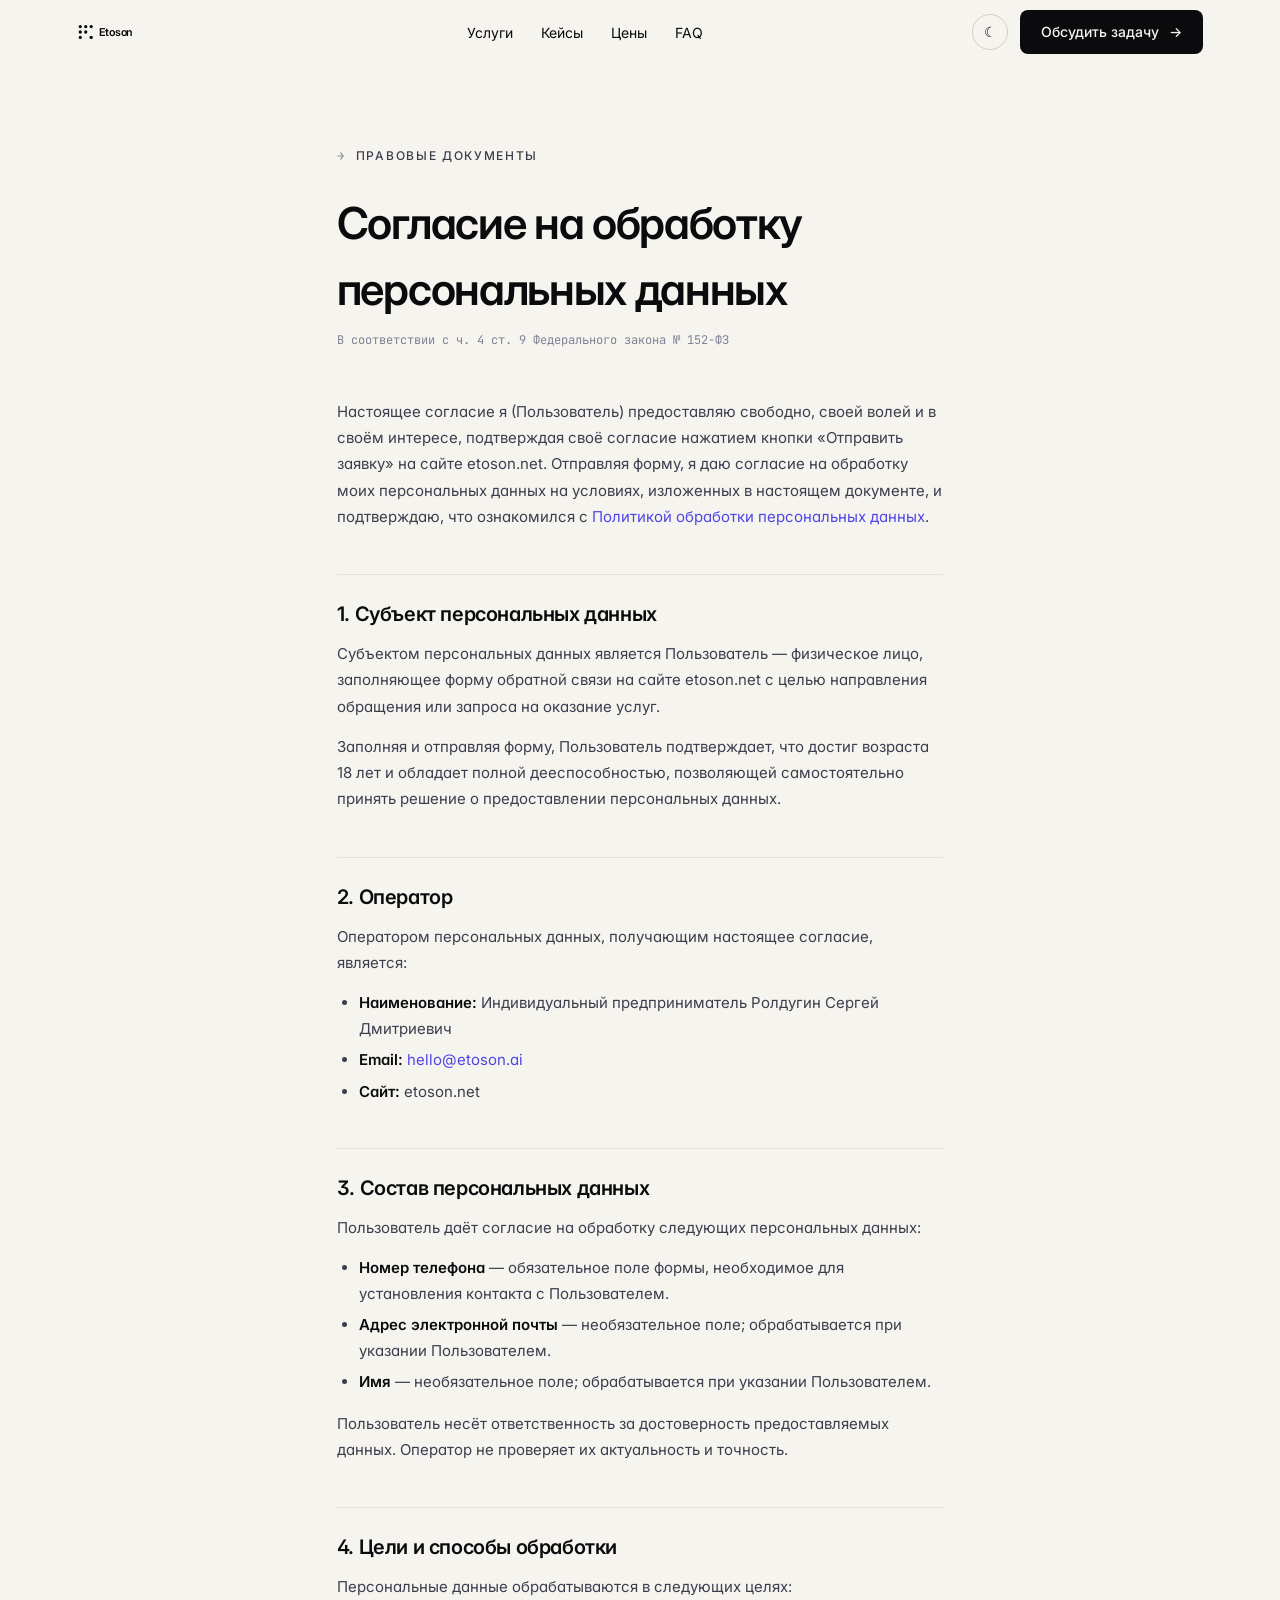
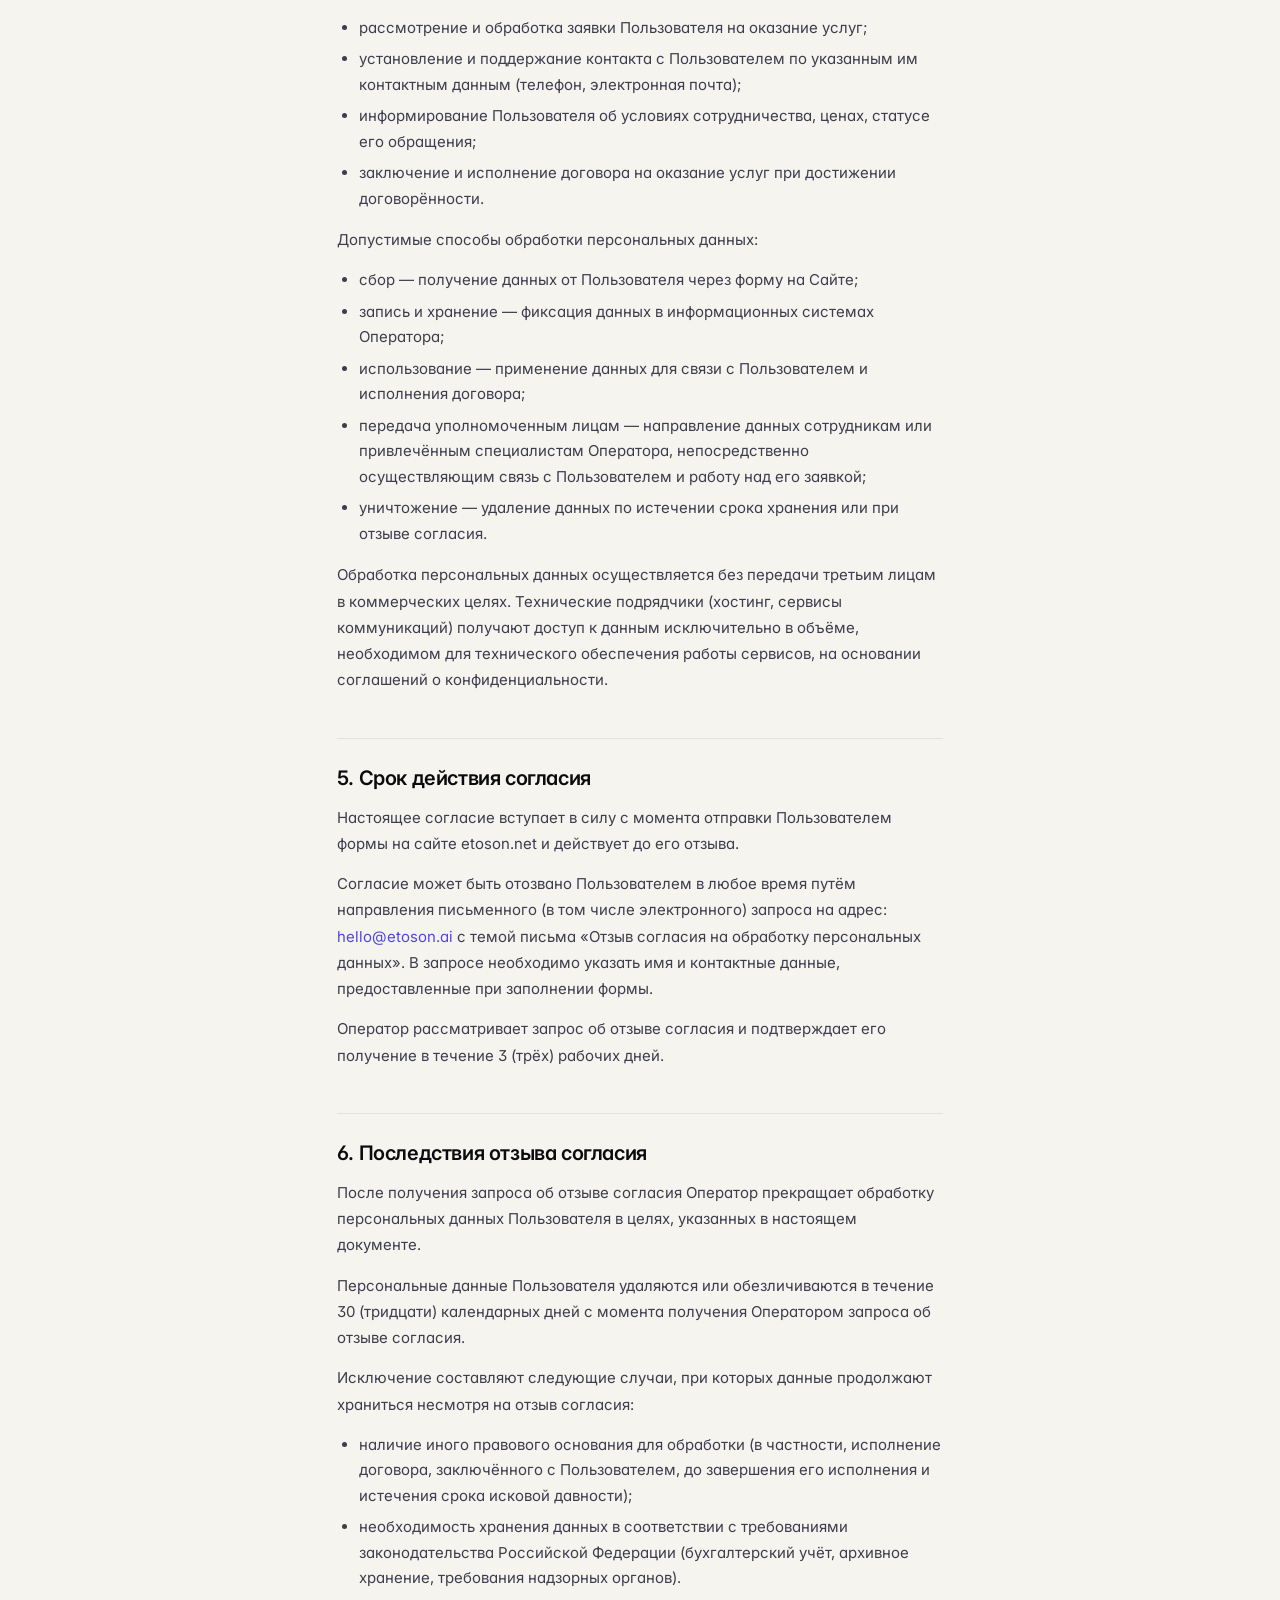
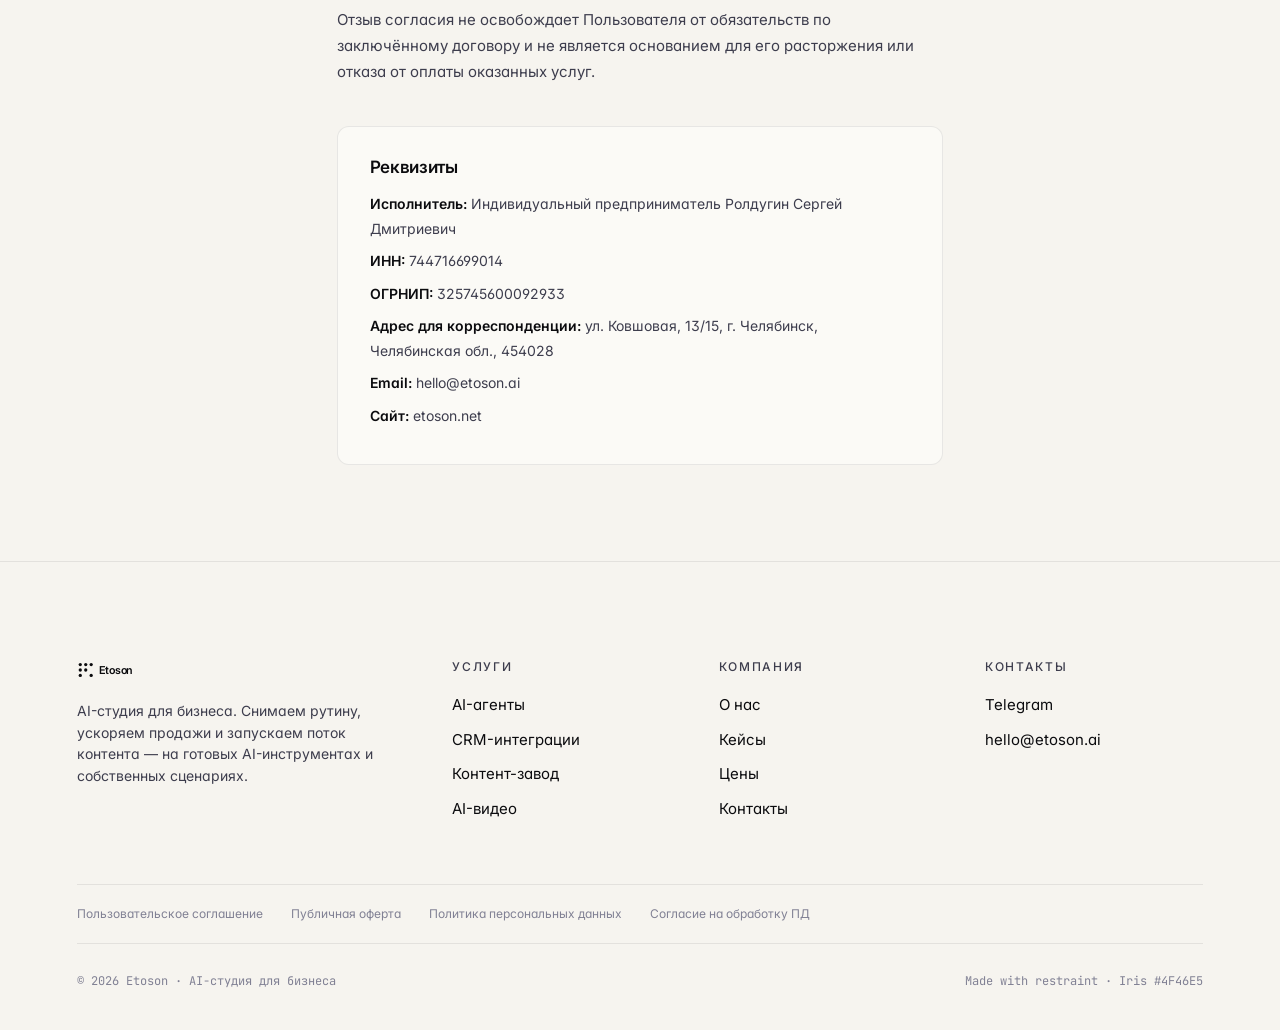
==== commit ef8e507f: "Fill in real IP requisites in legal pages ИП Ролдугин Сергей Дмитриевич, ИНН 744716699014, ОГРНИП 32" ====
--- a/consent.html
+++ b/consent.html
@@ -57,7 +57,7 @@
     <h2>2. Оператор</h2>
     <p>Оператором персональных данных, получающим настоящее согласие, является:</p>
     <ul>
-      <li><strong>Наименование:</strong> Индивидуальный предприниматель [ФАМИЛИЯ ИМЯ ОТЧЕСТВО]</li>
+      <li><strong>Наименование:</strong> Индивидуальный предприниматель Ролдугин Сергей Дмитриевич</li>
       <li><strong>Email:</strong> <a class="et-link" href="mailto:hello@etoson.ai">hello@etoson.ai</a></li>
       <li><strong>Сайт:</strong> etoson.net</li>
     </ul>
@@ -106,10 +106,10 @@
 
     <div class="req-block">
       <h2>Реквизиты</h2>
-      <p><strong>Исполнитель:</strong> Индивидуальный предприниматель [ФАМИЛИЯ ИМЯ ОТЧЕСТВО]</p>
-      <p><strong>ИНН:</strong> [000000000000]</p>
-      <p><strong>ОГРНИП:</strong> [000000000000000]</p>
-      <p><strong>Адрес для корреспонденции:</strong> [АДРЕС]</p>
+      <p><strong>Исполнитель:</strong> Индивидуальный предприниматель Ролдугин Сергей Дмитриевич</p>
+      <p><strong>ИНН:</strong> 744716699014</p>
+      <p><strong>ОГРНИП:</strong> 325745600092933</p>
+      <p><strong>Адрес для корреспонденции:</strong> ул. Ковшовая, 13/15, г. Челябинск, Челябинская обл., 454028</p>
       <p><strong>Email:</strong> hello@etoson.ai</p>
       <p><strong>Сайт:</strong> etoson.net</p>
     </div>
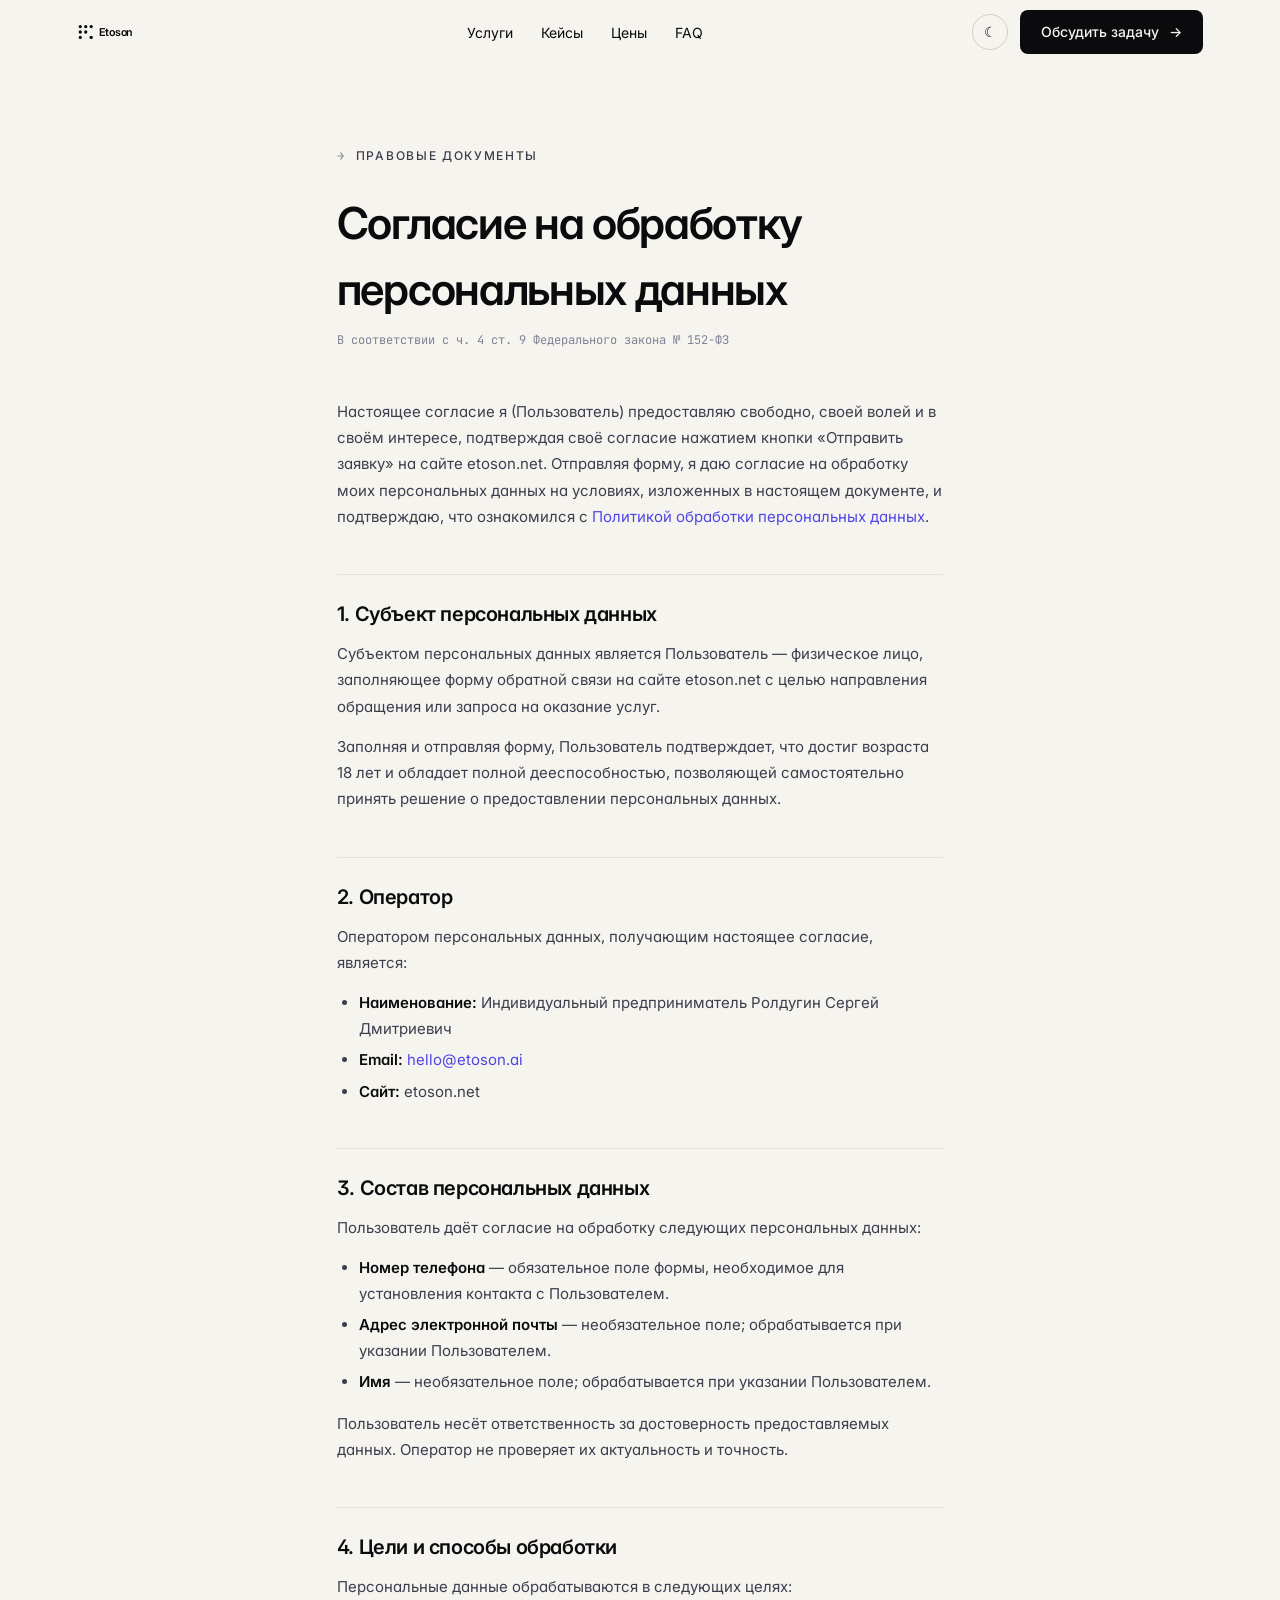
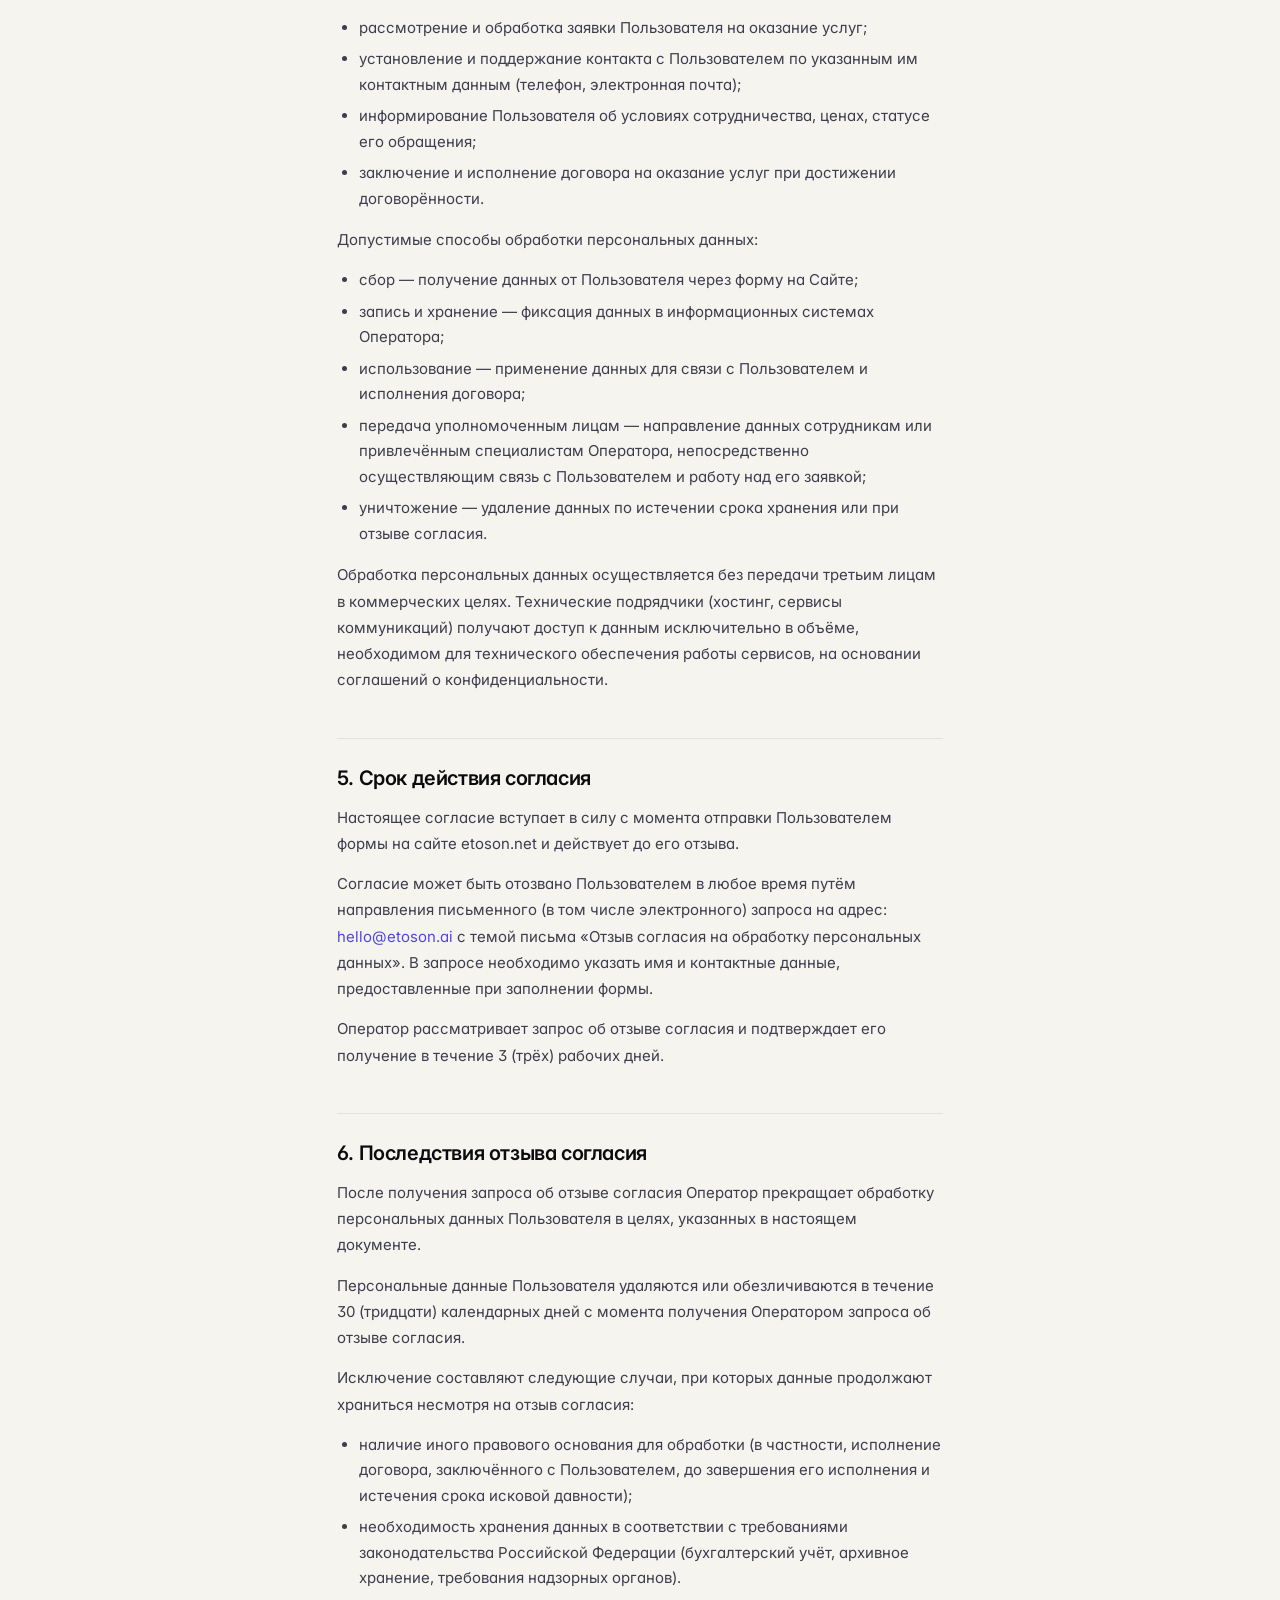
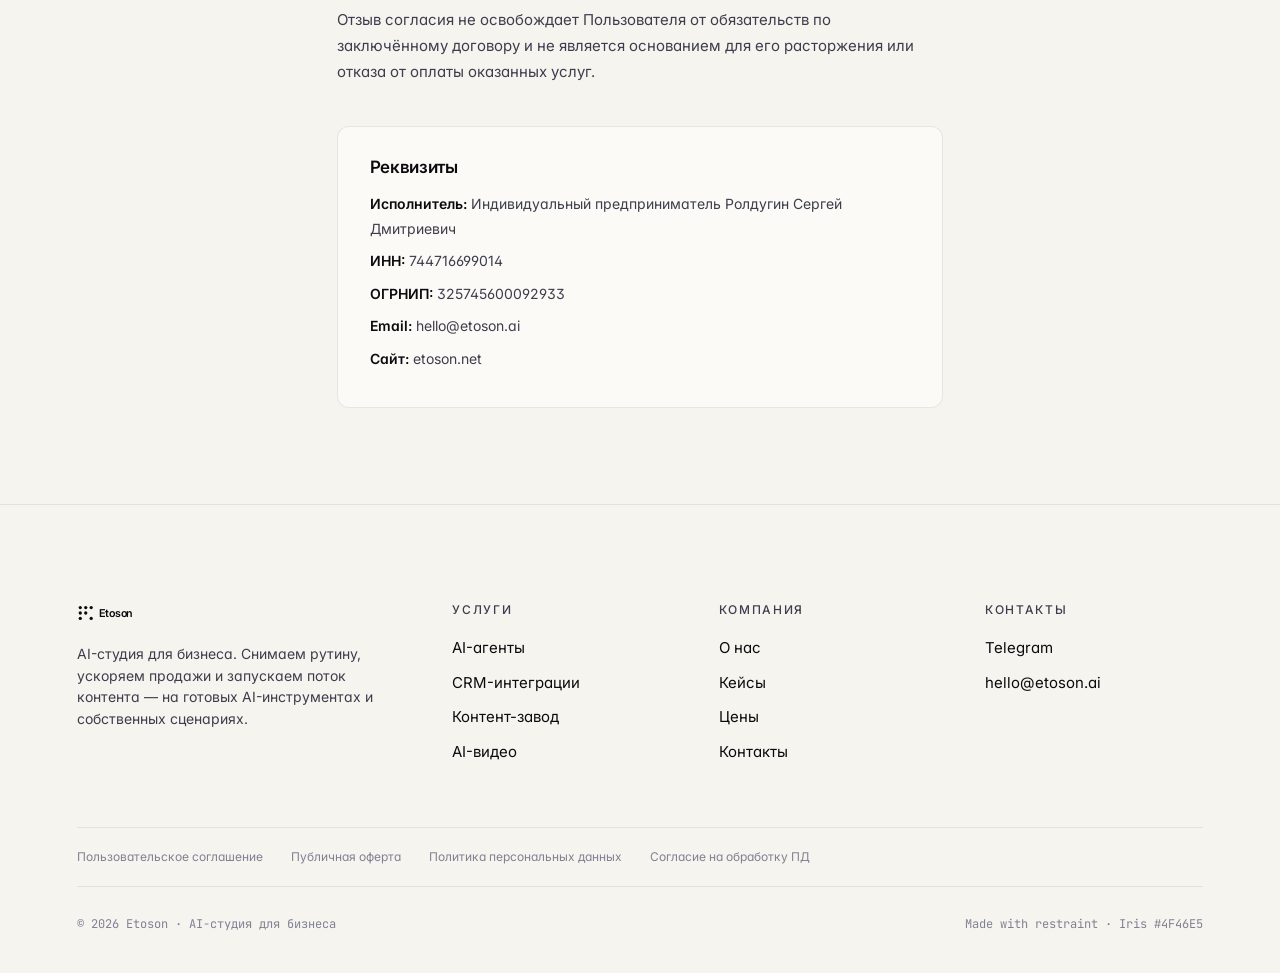
==== commit 0bafd3b6: "Remove physical address from legal pages requisites Co-Authored-By: Claude Sonnet 4.6 <noreply@anthr" ====
--- a/consent.html
+++ b/consent.html
@@ -109,7 +109,6 @@
       <p><strong>Исполнитель:</strong> Индивидуальный предприниматель Ролдугин Сергей Дмитриевич</p>
       <p><strong>ИНН:</strong> 744716699014</p>
       <p><strong>ОГРНИП:</strong> 325745600092933</p>
-      <p><strong>Адрес для корреспонденции:</strong> ул. Ковшовая, 13/15, г. Челябинск, Челябинская обл., 454028</p>
       <p><strong>Email:</strong> hello@etoson.ai</p>
       <p><strong>Сайт:</strong> etoson.net</p>
     </div>
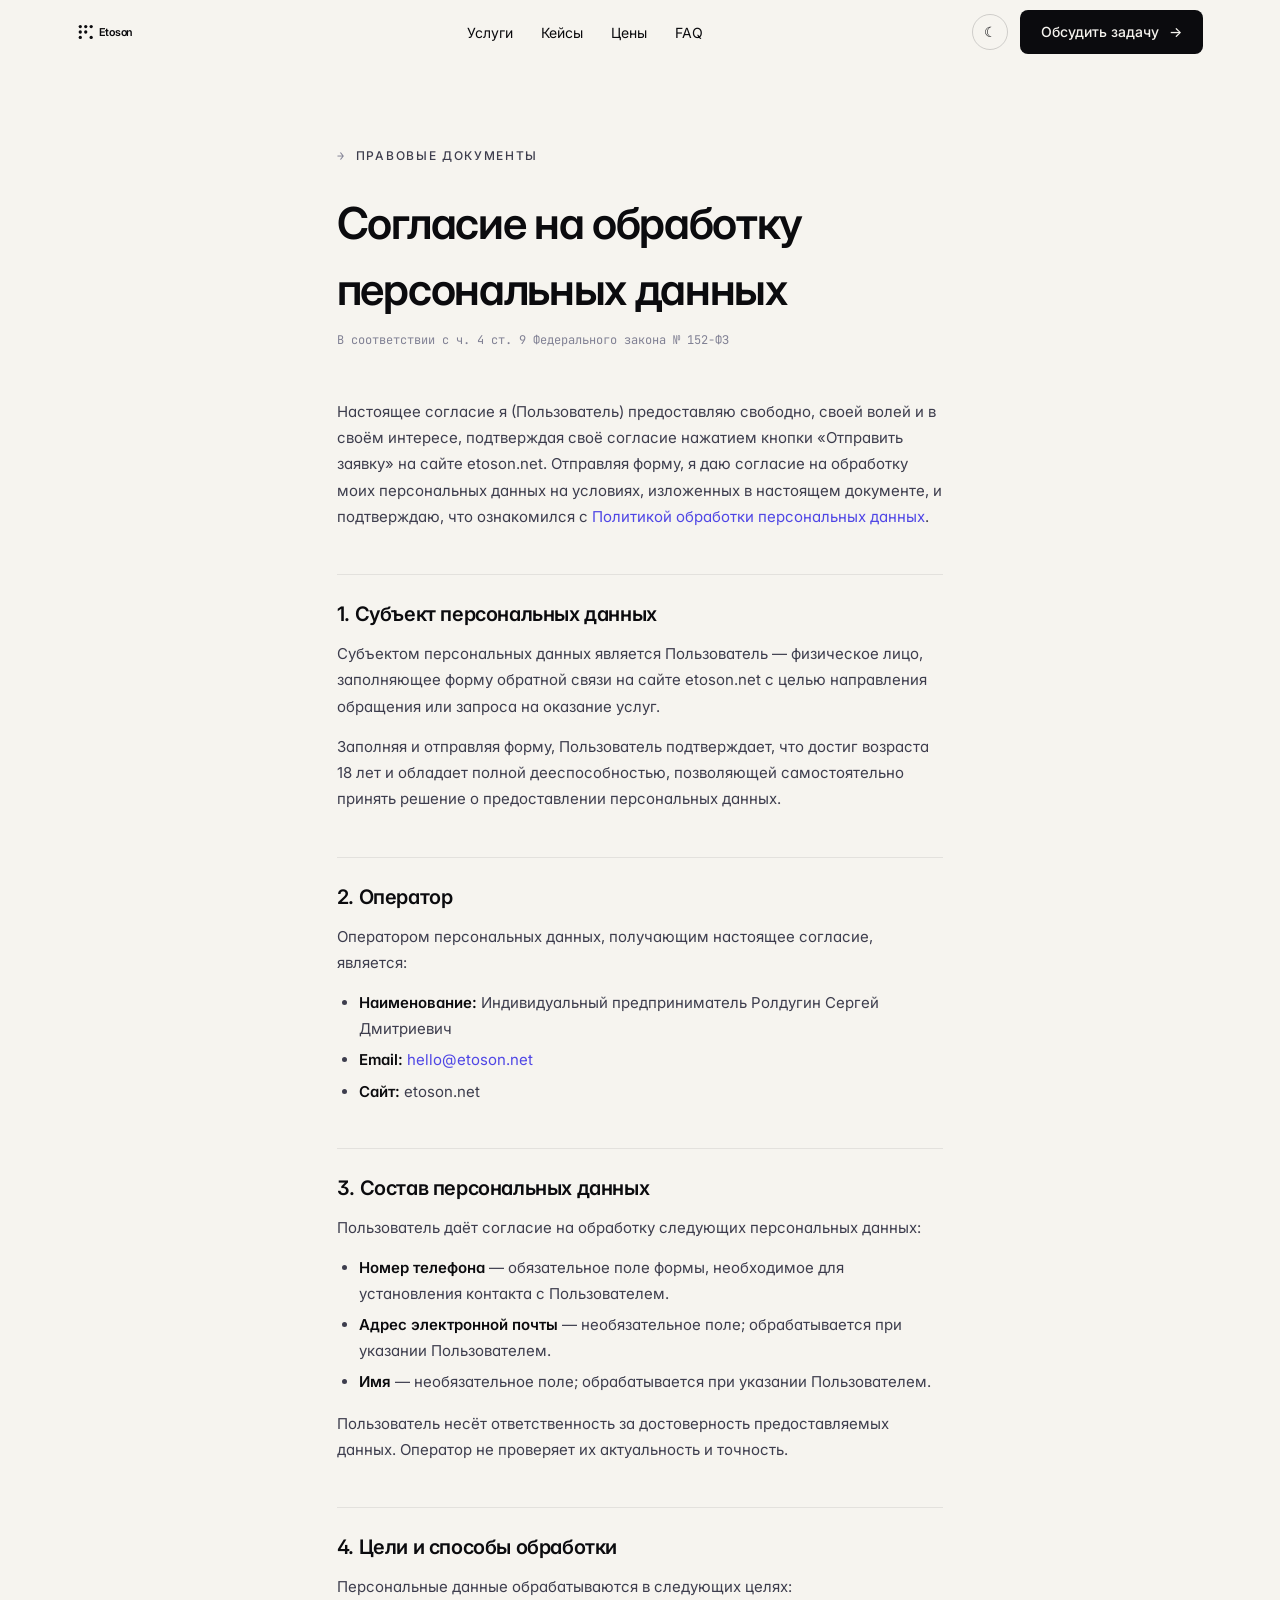
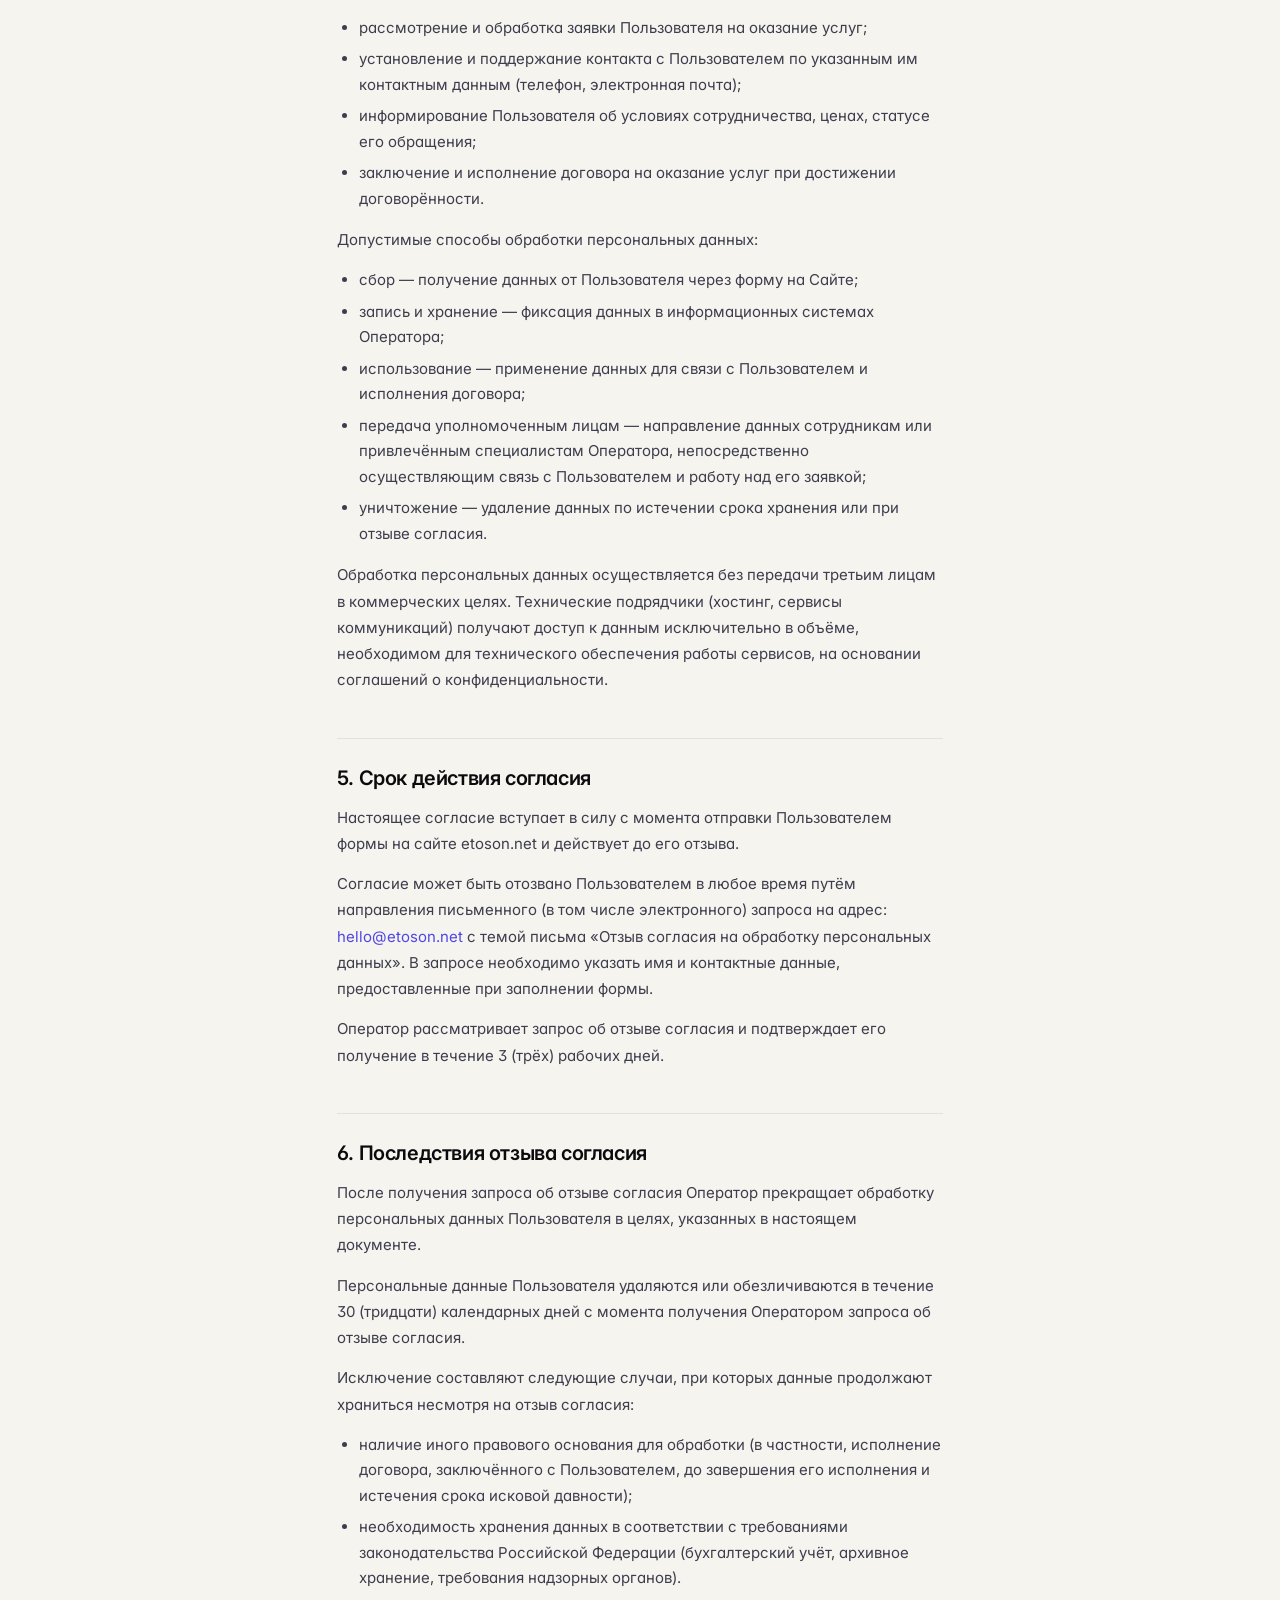
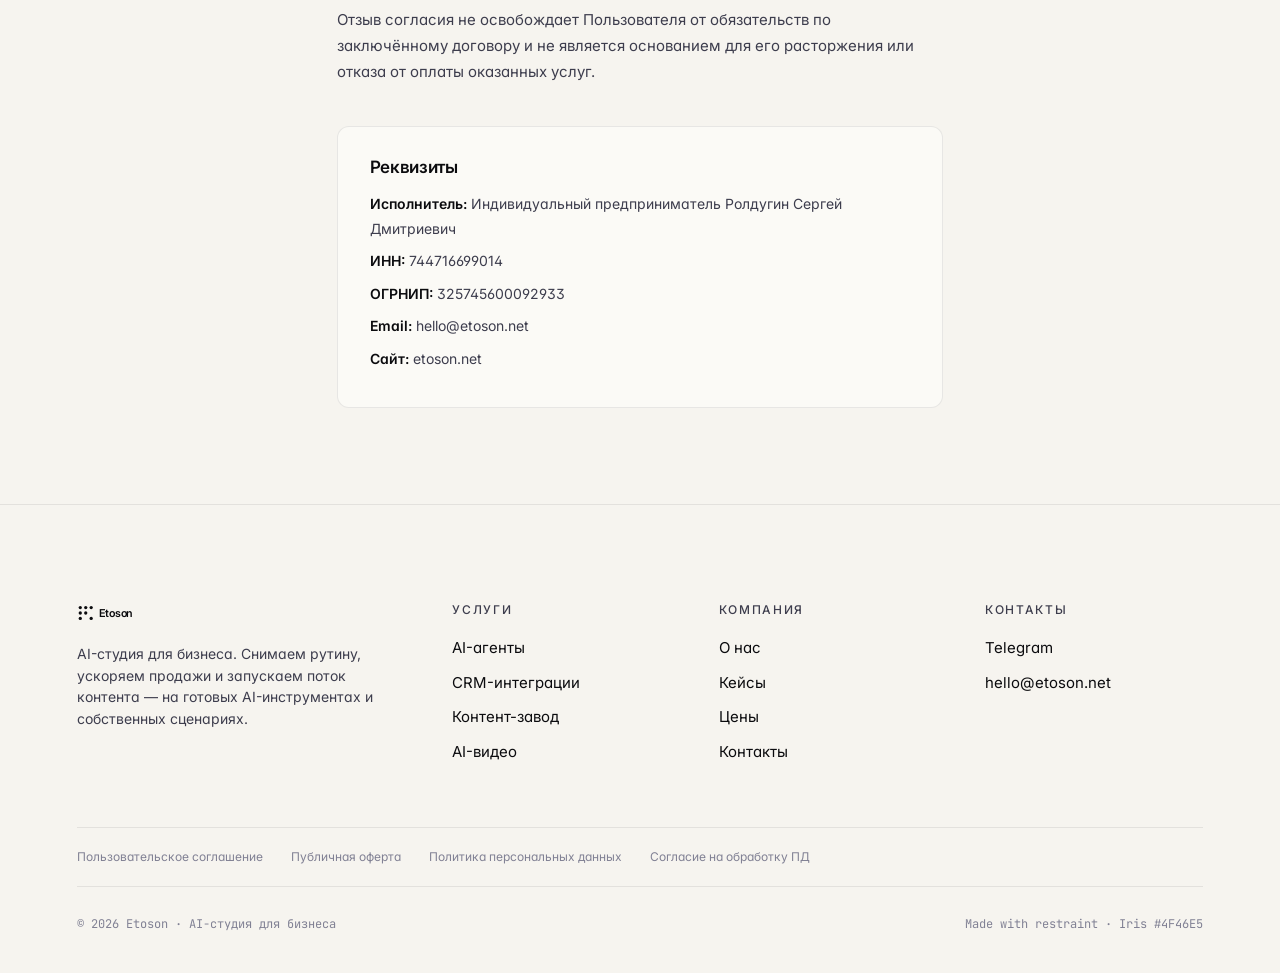
==== commit 7fdd1d1c: "Fix domain: replace etoson.ai with etoson.net everywhere Co-Authored-By: Claude Sonnet 4.6 <noreply@" ====
--- a/consent.html
+++ b/consent.html
@@ -58,7 +58,7 @@
     <p>Оператором персональных данных, получающим настоящее согласие, является:</p>
     <ul>
       <li><strong>Наименование:</strong> Индивидуальный предприниматель Ролдугин Сергей Дмитриевич</li>
-      <li><strong>Email:</strong> <a class="et-link" href="mailto:hello@etoson.ai">hello@etoson.ai</a></li>
+      <li><strong>Email:</strong> <a class="et-link" href="mailto:hello@etoson.net">hello@etoson.net</a></li>
       <li><strong>Сайт:</strong> etoson.net</li>
     </ul>
 
@@ -91,7 +91,7 @@
 
     <h2>5. Срок действия согласия</h2>
     <p>Настоящее согласие вступает в силу с момента отправки Пользователем формы на сайте etoson.net и действует до его отзыва.</p>
-    <p>Согласие может быть отозвано Пользователем в любое время путём направления письменного (в том числе электронного) запроса на адрес: <a class="et-link" href="mailto:hello@etoson.ai">hello@etoson.ai</a> с темой письма «Отзыв согласия на обработку персональных данных». В запросе необходимо указать имя и контактные данные, предоставленные при заполнении формы.</p>
+    <p>Согласие может быть отозвано Пользователем в любое время путём направления письменного (в том числе электронного) запроса на адрес: <a class="et-link" href="mailto:hello@etoson.net">hello@etoson.net</a> с темой письма «Отзыв согласия на обработку персональных данных». В запросе необходимо указать имя и контактные данные, предоставленные при заполнении формы.</p>
     <p>Оператор рассматривает запрос об отзыве согласия и подтверждает его получение в течение 3 (трёх) рабочих дней.</p>
 
     <h2>6. Последствия отзыва согласия</h2>
@@ -109,7 +109,7 @@
       <p><strong>Исполнитель:</strong> Индивидуальный предприниматель Ролдугин Сергей Дмитриевич</p>
       <p><strong>ИНН:</strong> 744716699014</p>
       <p><strong>ОГРНИП:</strong> 325745600092933</p>
-      <p><strong>Email:</strong> hello@etoson.ai</p>
+      <p><strong>Email:</strong> hello@etoson.net</p>
       <p><strong>Сайт:</strong> etoson.net</p>
     </div>
   </article>
@@ -153,7 +153,7 @@
         <h4>Контакты</h4>
         <ul>
           <li><a class="et-link" href="https://t.me/etosonbot" target="_blank" rel="noopener">Telegram</a></li>
-          <li><a class="et-link" href="mailto:hello@etoson.ai">hello@etoson.ai</a></li>
+          <li><a class="et-link" href="mailto:hello@etoson.net">hello@etoson.net</a></li>
         </ul>
       </div>
     </div>
